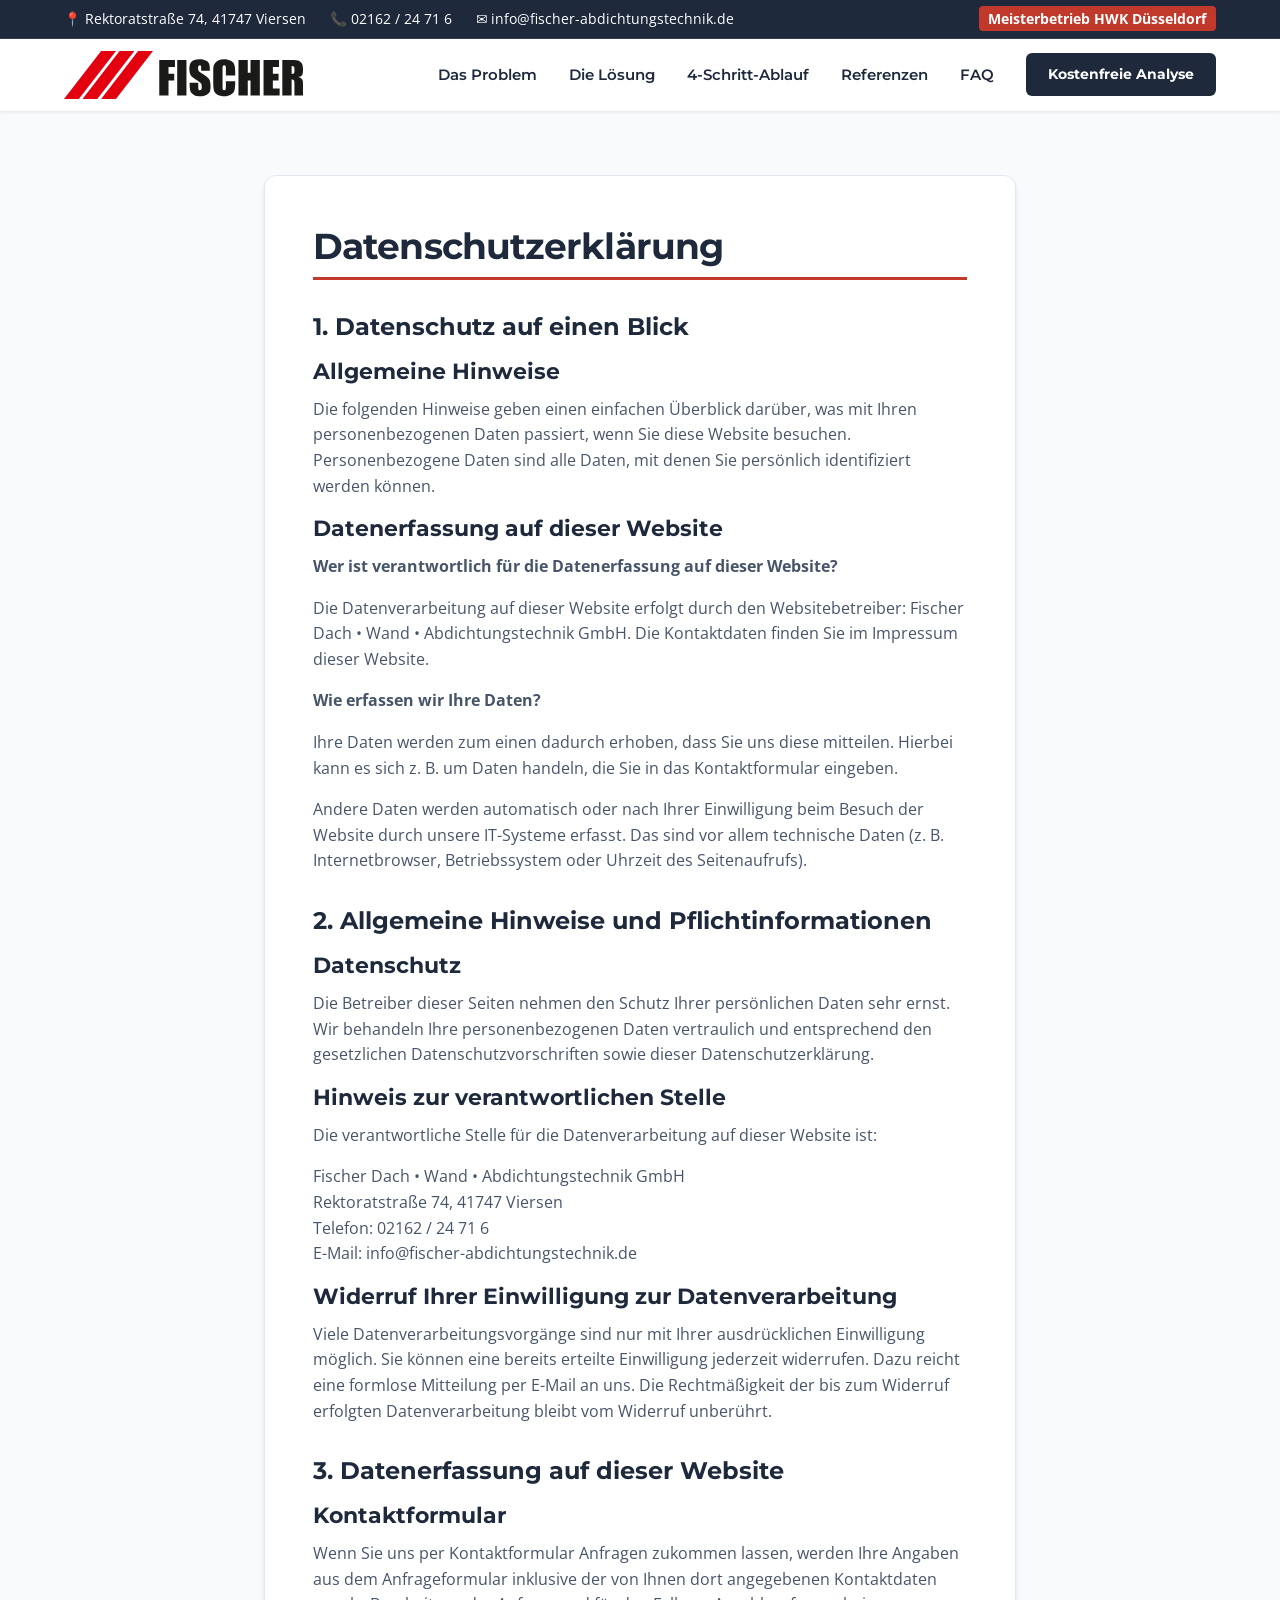
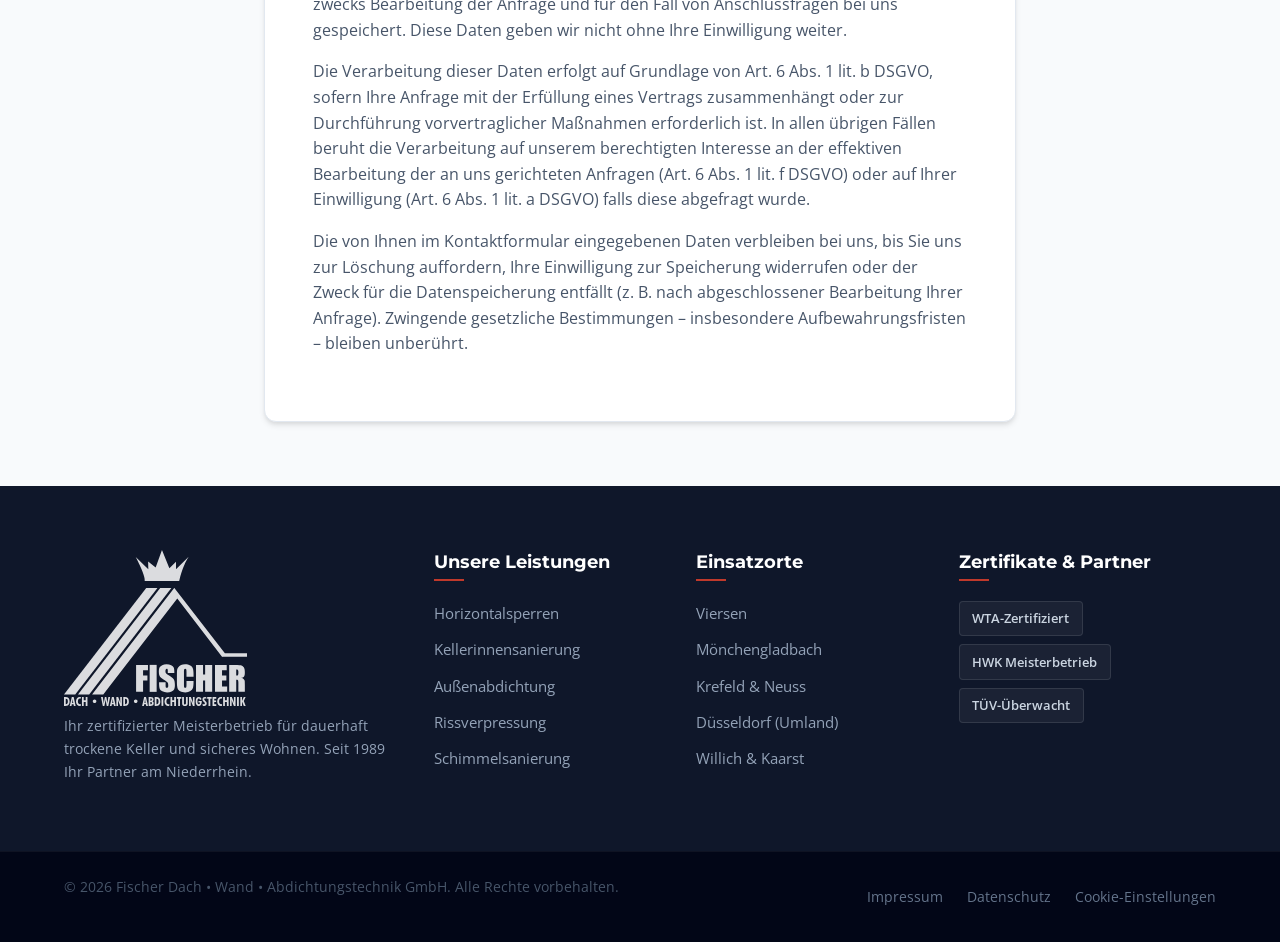
==== datenschutz.html @ 4c1245fe "replace footer text with large logo and scale it to 3x size" ====
<!DOCTYPE html>
<html lang="de">
<head>
    <meta charset="UTF-8">
    <meta name="viewport" content="width=device-width, initial-scale=1.0">
    <title>Datenschutzerklärung | Fischer Abdichtungstechnik</title>
    <link rel="stylesheet" href="styles.css">
    <link rel="preconnect" href="https://fonts.googleapis.com">
    <link rel="preconnect" href="https://fonts.gstatic.com" crossorigin>
    <link href="https://fonts.googleapis.com/css2?family=Montserrat:wght@400;500;600;700;800&family=Open+Sans:wght@400;500;600&display=swap" rel="stylesheet">
    <style>
        .legal-page {
            padding: 4rem 0;
            background-color: var(--color-light);
        }
        .legal-content {
            background-color: var(--color-white);
            padding: 3rem;
            border-radius: 0.75rem;
            box-shadow: var(--shadow-md);
            border: 1px solid var(--color-border);
        }
        .legal-content h1 {
            margin-bottom: 2rem;
            border-bottom: 3px solid var(--color-accent);
            padding-bottom: 0.5rem;
            font-size: 2.25rem;
        }
        .legal-content h2 {
            font-size: 1.5rem;
            margin-top: 2rem;
            margin-bottom: 1rem;
        }
        .legal-content p {
            margin-bottom: 1rem;
        }
    </style>
</head>
<body>

    <!-- Upper Utility Bar -->
    <div class="utility-bar">
        <div class="container utility-content">
            <div class="utility-left">
                <span>📍 Rektoratstraße 74, 41747 Viersen</span>
                <span>📞 <a href="tel:+49216224716">02162 / 24 71 6</a></span>
                <span>✉️ <a href="mailto:info@fischer-abdichtungstechnik.de">info@fischer-abdichtungstechnik.de</a></span>
            </div>
            <div class="utility-right">
                <span class="badge">Meisterbetrieb HWK Düsseldorf</span>
            </div>
        </div>
    </div>

    <!-- Header & Navigation -->
    <header class="main-header">
        <div class="container header-container">
            <a href="index.html" class="logo">
                <img src="images/logo_small.svg" alt="Fischer Dach • Wand • Abdichtungstechnik" class="header-logo-img">
            </a>
            <nav class="main-nav">
                <a href="index.html#problem">Das Problem</a>
                <a href="index.html#loesung">Die Lösung</a>
                <a href="index.html#ablauf">4-Schritt-Ablauf</a>
                <a href="index.html#referenzen">Referenzen</a>
                <a href="index.html#faq">FAQ</a>
                <a href="index.html#kontakt" class="btn btn-primary nav-cta">Kostenfreie Analyse</a>
            </nav>
        </div>
    </header>

    <main class="legal-page">
        <div class="container max-width-800">
            <div class="legal-content">
                <h1>Datenschutzerklärung</h1>
                
                <h2>1. Datenschutz auf einen Blick</h2>
                <h3>Allgemeine Hinweise</h3>
                <p>Die folgenden Hinweise geben einen einfachen Überblick darüber, was mit Ihren personenbezogenen Daten passiert, wenn Sie diese Website besuchen. Personenbezogene Daten sind alle Daten, mit denen Sie persönlich identifiziert werden können.</p>

                <h3>Datenerfassung auf dieser Website</h3>
                <p><strong>Wer ist verantwortlich für die Datenerfassung auf dieser Website?</strong></p>
                <p>Die Datenverarbeitung auf dieser Website erfolgt durch den Websitebetreiber: Fischer Dach • Wand • Abdichtungstechnik GmbH. Die Kontaktdaten finden Sie im Impressum dieser Website.</p>
                <p><strong>Wie erfassen wir Ihre Daten?</strong></p>
                <p>Ihre Daten werden zum einen dadurch erhoben, dass Sie uns diese mitteilen. Hierbei kann es sich z. B. um Daten handeln, die Sie in das Kontaktformular eingeben.</p>
                <p>Andere Daten werden automatisch oder nach Ihrer Einwilligung beim Besuch der Website durch unsere IT-Systeme erfasst. Das sind vor allem technische Daten (z. B. Internetbrowser, Betriebssystem oder Uhrzeit des Seitenaufrufs).</p>

                <h2>2. Allgemeine Hinweise und Pflichtinformationen</h2>
                <h3>Datenschutz</h3>
                <p>Die Betreiber dieser Seiten nehmen den Schutz Ihrer persönlichen Daten sehr ernst. Wir behandeln Ihre personenbezogenen Daten vertraulich und entsprechend den gesetzlichen Datenschutzvorschriften sowie dieser Datenschutzerklärung.</p>

                <h3>Hinweis zur verantwortlichen Stelle</h3>
                <p>Die verantwortliche Stelle für die Datenverarbeitung auf dieser Website ist:</p>
                <p>
                    Fischer Dach • Wand • Abdichtungstechnik GmbH<br>
                    Rektoratstraße 74, 41747 Viersen<br>
                    Telefon: 02162 / 24 71 6<br>
                    E-Mail: info@fischer-abdichtungstechnik.de
                </p>

                <h3>Widerruf Ihrer Einwilligung zur Datenverarbeitung</h3>
                <p>Viele Datenverarbeitungsvorgänge sind nur mit Ihrer ausdrücklichen Einwilligung möglich. Sie können eine bereits erteilte Einwilligung jederzeit widerrufen. Dazu reicht eine formlose Mitteilung per E-Mail an uns. Die Rechtmäßigkeit der bis zum Widerruf erfolgten Datenverarbeitung bleibt vom Widerruf unberührt.</p>

                <h2>3. Datenerfassung auf dieser Website</h2>
                <h3>Kontaktformular</h3>
                <p>Wenn Sie uns per Kontaktformular Anfragen zukommen lassen, werden Ihre Angaben aus dem Anfrageformular inklusive der von Ihnen dort angegebenen Kontaktdaten zwecks Bearbeitung der Anfrage und für den Fall von Anschlussfragen bei uns gespeichert. Diese Daten geben wir nicht ohne Ihre Einwilligung weiter.</p>
                <p>Die Verarbeitung dieser Daten erfolgt auf Grundlage von Art. 6 Abs. 1 lit. b DSGVO, sofern Ihre Anfrage mit der Erfüllung eines Vertrags zusammenhängt oder zur Durchführung vorvertraglicher Maßnahmen erforderlich ist. In allen übrigen Fällen beruht die Verarbeitung auf unserem berechtigten Interesse an der effektiven Bearbeitung der an uns gerichteten Anfragen (Art. 6 Abs. 1 lit. f DSGVO) oder auf Ihrer Einwilligung (Art. 6 Abs. 1 lit. a DSGVO) falls diese abgefragt wurde.</p>
                <p>Die von Ihnen im Kontaktformular eingegebenen Daten verbleiben bei uns, bis Sie uns zur Löschung auffordern, Ihre Einwilligung zur Speicherung widerrufen oder der Zweck für die Datenspeicherung entfällt (z. B. nach abgeschlossener Bearbeitung Ihrer Anfrage). Zwingende gesetzliche Bestimmungen – insbesondere Aufbewahrungsfristen – bleiben unberührt.</p>
            </div>
        </div>
    </main>

    <!-- Footer -->
    <footer class="main-footer">
        <div class="container footer-grid">
            <div class="footer-col branding-col">
                <a href="index.html" class="logo">
                    <img src="images/logo_large.svg" alt="Fischer Dach • Wand • Abdichtungstechnik" class="footer-logo-img">
                </a>
                <p class="footer-desc mt-2">Ihr zertifizierter Meisterbetrieb für dauerhaft trockene Keller und sicheres Wohnen. Seit 1989 Ihr Partner am Niederrhein.</p>
            </div>
            <div class="footer-col">
                <h3>Unsere Leistungen</h3>
                <ul class="footer-links">
                    <li><a href="index.html#loesung">Horizontalsperren</a></li>
                    <li><a href="index.html#problem">Kellerinnensanierung</a></li>
                    <li><a href="index.html#">Außenabdichtung</a></li>
                    <li><a href="index.html#">Rissverpressung</a></li>
                    <li><a href="index.html#">Schimmelsanierung</a></li>
                </ul>
            </div>
            <div class="footer-col">
                <h3>Einsatzorte</h3>
                <ul class="footer-links">
                    <li><a href="#">Viersen</a></li>
                    <li><a href="#">Mönchengladbach</a></li>
                    <li><a href="#">Krefeld & Neuss</a></li>
                    <li><a href="#">Düsseldorf (Umland)</a></li>
                    <li><a href="#">Willich & Kaarst</a></li>
                </ul>
            </div>
            <div class="footer-col">
                <h3>Zertifikate & Partner</h3>
                <div class="certificates">
                    <span class="cert-badge">WTA-Zertifiziert</span>
                    <span class="cert-badge">HWK Meisterbetrieb</span>
                    <span class="cert-badge">TÜV-Überwacht</span>
                </div>
            </div>
        </div>
        <div class="footer-bottom">
            <div class="container footer-bottom-content">
                <p>&copy; 2026 Fischer Dach • Wand • Abdichtungstechnik GmbH. Alle Rechte vorbehalten.</p>
                <div class="footer-meta-links">
                    <a href="impressum.html" id="link-impressum">Impressum</a>
                    <a href="datenschutz.html" id="link-datenschutz">Datenschutz</a>
                    <a href="#">Cookie-Einstellungen</a>
                </div>
            </div>
        </div>
    </footer>

</body>
</html>
---- styles.css ----
/* ==========================================================================
   CSS Stylesheet for Fischer Horizontalsperre Landingpage
   Theme: Professional Craftsman & Water Isolation (Anthracite / Red / White)
   ========================================================================== */

/* --- Custom Properties (CSS Variables) --- */
:root {
    --color-primary: #1e293b;       /* Deep Slate/Anthracite */
    --color-secondary: #475569;     /* Gray slate for text */
    --color-accent: #c0392b;        /* Signal/Brick Red from Fischer */
    --color-accent-hover: #962d22;  /* Darker Red */
    --color-accent-blue: #0ea5e9;   /* High-Fidelity Light Blue accent */
    --color-accent-blue-hover: #0284c7;
    --color-light: #f8fafc;         /* Crisp Light Background */
    --color-white: #ffffff;
    --color-dark-bg: #0f172a;       /* Dark theme for footer */
    --color-border: #e2e8f0;        /* Subtle Border Gray */
    --font-sans: 'Open Sans', system-ui, -apple-system, sans-serif;
    --font-title: 'Montserrat', system-ui, -apple-system, sans-serif;
    --shadow-sm: 0 1px 3px rgba(0,0,0,0.1);
    --shadow-md: 0 4px 6px -1px rgba(0,0,0,0.1), 0 2px 4px -1px rgba(0,0,0,0.06);
    --shadow-lg: 0 10px 15px -3px rgba(0,0,0,0.1), 0 4px 6px -2px rgba(0,0,0,0.05);
    --transition: all 0.3s cubic-bezier(0.4, 0, 0.2, 1);
    --container-width: 1200px;
}

/* --- Base Resets & Layout --- */
*, *::before, *::after {
    box-sizing: border-box;
    margin: 0;
    padding: 0;
}

html {
    scroll-behavior: smooth;
    font-size: 16px;
    -webkit-text-size-adjust: 100%;
}

body {
    font-family: var(--font-sans);
    color: var(--color-primary);
    background-color: var(--color-white);
    line-height: 1.6;
    overflow-x: hidden;
}

img, svg {
    max-width: 100%;
    height: auto;
    display: block;
}

a {
    color: inherit;
    text-decoration: none;
    transition: var(--transition);
}

ul {
    list-style: none;
}

/* --- Core Components & Helpers --- */
.container {
    width: 100%;
    max-width: var(--container-width);
    margin: 0 auto;
    padding: 0 1.5rem;
}

.text-center {
    text-align: center;
}

.max-width-800 {
    max-width: 800px;
    margin-left: auto;
    margin-right: auto;
}

.mt-2 { margin-top: 0.5rem; }
.mt-4 { margin-top: 2.5rem; }

.section-padding {
    padding: 5rem 0;
}

.bg-light {
    background-color: var(--color-light);
}

/* Typography Scale */
h1, h2, h3, h4 {
    font-family: var(--font-title);
    font-weight: 700;
    line-height: 1.25;
    color: var(--color-primary);
}

h1 {
    font-size: 2.5rem;
    letter-spacing: -0.025em;
    margin-bottom: 1.5rem;
}

@media (min-width: 768px) {
    h1 { font-size: 3.25rem; }
}

h2 {
    font-size: 2rem;
    margin-bottom: 1.25rem;
}

@media (min-width: 768px) {
    h2 { font-size: 2.5rem; }
}

h3 {
    font-size: 1.35rem;
    margin-bottom: 0.75rem;
}

p {
    margin-bottom: 1.25rem;
    color: var(--color-secondary);
}

.section-tag {
    display: inline-block;
    color: var(--color-accent-blue);
    font-family: var(--font-title);
    font-weight: 700;
    text-transform: uppercase;
    font-size: 0.85rem;
    letter-spacing: 0.1em;
    margin-bottom: 0.75rem;
}

.section-lead {
    font-size: 1.15rem;
    color: var(--color-secondary);
}

/* --- Buttons --- */
.btn {
    display: inline-flex;
    align-items: center;
    justify-content: center;
    font-family: var(--font-title);
    font-weight: 700;
    text-align: center;
    border-radius: 0.375rem;
    padding: 0.75rem 1.5rem;
    cursor: pointer;
    border: 2px solid transparent;
    transition: var(--transition);
}

.btn-primary {
    background-color: var(--color-primary);
    color: var(--color-white);
}

.btn-primary:hover {
    background-color: #334155;
    transform: translateY(-2px);
}

.btn-accent {
    background-color: var(--color-accent);
    color: var(--color-white);
    box-shadow: 0 4px 10px rgba(192, 57, 43, 0.3);
}

.btn-accent:hover {
    background-color: var(--color-accent-hover);
    transform: translateY(-2px);
    box-shadow: 0 6px 15px rgba(192, 57, 43, 0.45);
}

.btn-secondary {
    background-color: var(--color-white);
    color: var(--color-primary);
    border-color: var(--color-border);
}

.btn-secondary:hover {
    background-color: var(--color-light);
    border-color: var(--color-primary);
    transform: translateY(-2px);
}

.btn-large {
    padding: 1rem 2rem;
    font-size: 1.05rem;
}

.btn-full {
    width: 100%;
}

/* --- Upper Utility Bar --- */
.utility-bar {
    background-color: var(--color-primary);
    color: var(--color-white);
    font-size: 0.85rem;
    padding: 0.5rem 0;
    border-bottom: 1px solid rgba(255,255,255,0.1);
}

.utility-content {
    display: flex;
    justify-content: space-between;
    align-items: center;
    flex-wrap: wrap;
    gap: 0.5rem;
}

.utility-left {
    display: flex;
    flex-wrap: wrap;
    gap: 1.5rem;
}

.utility-left a:hover {
    color: var(--color-accent);
}

.badge {
    background-color: var(--color-accent);
    padding: 0.2rem 0.6rem;
    border-radius: 0.25rem;
    font-weight: bold;
}

/* --- Header & Navigation --- */
.main-header {
    background-color: var(--color-white);
    box-shadow: var(--shadow-sm);
    position: sticky;
    top: 0;
    z-index: 1000;
    padding: 0.75rem 0;
}

.header-container {
    display: flex;
    justify-content: space-between;
    align-items: center;
}

.logo {
    display: flex;
    align-items: center;
    gap: 0.75rem;
}

.header-logo-img {
    height: 48px;
    width: auto;
    display: block;
    transition: var(--transition);
}

.header-logo-img:hover {
    transform: scale(1.02);
}

.footer-logo-img {
    height: 156px;
    width: auto;
    display: block;
    filter: brightness(0) invert(1); /* Inverts dark grey to solid clean white for high contrast */
    transition: var(--transition);
    opacity: 0.85;
}

.footer-logo-img:hover {
    opacity: 1;
}

.logo-text {
    display: flex;
    flex-direction: column;
}

.logo-title {
    font-family: var(--font-title);
    font-weight: 800;
    font-size: 1.5rem;
    line-height: 1.1;
    letter-spacing: -0.02em;
    color: var(--color-primary);
}

.logo-subtitle {
    font-size: 0.7rem;
    font-weight: 600;
    text-transform: uppercase;
    letter-spacing: 0.05em;
    color: var(--color-secondary);
}

.main-nav {
    display: flex;
    align-items: center;
    gap: 2rem;
}

.main-nav a:not(.btn) {
    font-family: var(--font-title);
    font-weight: 600;
    font-size: 0.95rem;
    color: var(--color-primary);
}

.main-nav a:not(.btn):hover {
    color: var(--color-accent);
}

.nav-cta {
    padding: 0.5rem 1.25rem;
    font-size: 0.9rem;
}

.mobile-nav-toggle {
    display: none;
    flex-direction: column;
    justify-content: space-between;
    width: 24px;
    height: 18px;
    background: transparent;
    border: none;
    cursor: pointer;
    z-index: 1001;
}

.mobile-nav-toggle span {
    width: 100%;
    height: 3px;
    background-color: var(--color-primary);
    border-radius: 2px;
    transition: var(--transition);
}

/* --- Hero Section --- */
.hero-section {
    background: linear-gradient(135deg, #f8fafc 0%, #edf2f7 100%);
    padding: 4rem 0;
    border-bottom: 1px solid var(--color-border);
}

.hero-container {
    display: grid;
    grid-template-columns: 1fr;
    gap: 3rem;
    align-items: center;
}

@media (min-width: 992px) {
    .hero-container {
        grid-template-columns: 1.2fr 1fr;
    }
}

.hero-tagline {
    display: inline-block;
    background-color: rgba(14, 165, 233, 0.1);
    color: var(--color-accent-blue);
    padding: 0.35rem 0.85rem;
    border-radius: 2rem;
    font-family: var(--font-title);
    font-weight: 700;
    font-size: 0.85rem;
    letter-spacing: 0.05em;
    margin-bottom: 1rem;
}

.hero-lead {
    font-size: 1.2rem;
    margin-bottom: 2rem;
}

.hero-benefits {
    display: flex;
    flex-direction: column;
    gap: 0.75rem;
    margin-bottom: 2.5rem;
}

.benefit-bullet {
    display: flex;
    align-items: flex-start;
    gap: 0.75rem;
}

.bullet-icon {
    display: inline-flex;
    align-items: center;
    justify-content: center;
    background-color: var(--color-accent-blue);
    color: var(--color-white);
    width: 20px;
    height: 20px;
    border-radius: 50%;
    font-size: 0.7rem;
    font-weight: bold;
    flex-shrink: 0;
    margin-top: 0.2rem;
}

.hero-cta-group {
    display: flex;
    flex-wrap: wrap;
    gap: 1rem;
}

.hero-cta-group .btn {
    flex: 1 1 auto;
}

.visual-wrapper {
    position: relative;
}

.hero-svg {
    border-radius: 1rem;
    box-shadow: var(--shadow-lg);
    background-color: var(--color-white);
}

.visual-badge {
    position: absolute;
    bottom: -1.5rem;
    right: 1.5rem;
    background-color: var(--color-accent);
    color: var(--color-white);
    padding: 1rem 1.5rem;
    border-radius: 0.5rem;
    display: flex;
    flex-direction: column;
    align-items: center;
    box-shadow: var(--shadow-md);
    animation: pulse 2s infinite;
}

@keyframes pulse {
    0% { transform: scale(1); }
    50% { transform: scale(1.04); }
    100% { transform: scale(1); }
}

.visual-badge .number {
    font-family: var(--font-title);
    font-size: 2rem;
    font-weight: 800;
    line-height: 1;
}

.visual-badge .text {
    font-size: 0.75rem;
    font-weight: 700;
    text-transform: uppercase;
    letter-spacing: 0.05em;
    margin-top: 0.25rem;
}

/* --- Grid Systems --- */
.grid-2 {
    display: grid;
    grid-template-columns: 1fr;
    gap: 2.5rem;
}

@media (min-width: 768px) {
    .grid-2 {
        grid-template-columns: repeat(2, 1fr);
    }
}

.grid-3 {
    display: grid;
    grid-template-columns: 1fr;
    gap: 2rem;
}

@media (min-width: 768px) {
    .grid-3 {
        grid-template-columns: repeat(2, 1fr);
    }
}

@media (min-width: 992px) {
    .grid-3 {
        grid-template-columns: repeat(3, 1fr);
    }
}

.grid-4 {
    display: grid;
    grid-template-columns: 1fr;
    gap: 1.5rem;
}

@media (min-width: 576px) {
    .grid-4 {
        grid-template-columns: repeat(2, 1fr);
    }
}

@media (min-width: 992px) {
    .grid-4 {
        grid-template-columns: repeat(4, 1fr);
    }
}

.align-center {
    align-items: center;
}

/* --- USPs Sektion --- */
.usps-section {
    background-color: var(--color-primary);
    padding: 3rem 0;
    color: var(--color-white);
}

.usp-card {
    background-color: rgba(255,255,255,0.05);
    padding: 2rem;
    border-radius: 0.5rem;
    border: 1px solid rgba(255,255,255,0.1);
    transition: var(--transition);
}

.usp-card:hover {
    transform: translateY(-5px);
    background-color: rgba(255,255,255,0.08);
}

.usp-icon {
    font-size: 2.5rem;
    margin-bottom: 1rem;
}

.usp-card h3 {
    color: var(--color-white);
    margin-bottom: 0.5rem;
}

.usp-card p {
    color: #cbd5e1;
    margin-bottom: 0;
    font-size: 0.95rem;
}

/* --- Problem Section --- */
.problem-card {
    background-color: var(--color-white);
    border-radius: 0.5rem;
    overflow: hidden;
    box-shadow: var(--shadow-md);
    border: 1px solid var(--color-border);
    transition: var(--transition);
}

.problem-card:hover {
    transform: translateY(-5px);
    box-shadow: var(--shadow-lg);
}

.problem-image {
    background-color: var(--color-light);
    border-bottom: 1px solid var(--color-border);
}

.problem-content {
    padding: 1.5rem;
}

.problem-content h3 {
    margin-bottom: 0.5rem;
    color: var(--color-primary);
}

.problem-content p {
    margin-bottom: 0;
    font-size: 0.95rem;
}

/* --- Solution Section --- */
.solution-svg {
    width: 100%;
    box-shadow: var(--shadow-lg);
    border-radius: 0.75rem;
}

.benefits-list {
    display: flex;
    flex-direction: column;
    gap: 1.5rem;
    margin-top: 2rem;
}

.benefit-item {
    display: flex;
    gap: 1rem;
    align-items: flex-start;
}

.benefit-item .benefit-icon {
    font-size: 1.75rem;
    background-color: var(--color-white);
    padding: 0.5rem;
    border-radius: 0.5rem;
    box-shadow: var(--shadow-sm);
    flex-shrink: 0;
}

.benefit-item h4 {
    font-size: 1.1rem;
    margin-bottom: 0.25rem;
}

.benefit-item p {
    margin-bottom: 0;
    font-size: 0.95rem;
}

/* --- 4 Steps Section --- */
.step-card {
    position: relative;
    padding: 2rem;
    background-color: var(--color-white);
    border-radius: 0.5rem;
    box-shadow: var(--shadow-sm);
    border-top: 4px solid var(--color-accent);
}

.step-num {
    font-family: var(--font-title);
    font-size: 3rem;
    font-weight: 800;
    color: rgba(192, 57, 43, 0.1);
    position: absolute;
    top: 1rem;
    right: 1.5rem;
    line-height: 1;
}

.step-card h3 {
    margin-top: 1rem;
    font-size: 1.15rem;
}

.step-card p {
    font-size: 0.95rem;
    margin-bottom: 0;
}

/* --- FAQ Section --- */
.faq-item {
    background-color: var(--color-white);
    border-radius: 0.5rem;
    margin-bottom: 1rem;
    box-shadow: var(--shadow-sm);
    border: 1px solid var(--color-border);
    overflow: hidden;
}

.faq-question {
    display: flex;
    justify-content: space-between;
    align-items: center;
    width: 100%;
    padding: 1.25rem 1.5rem;
    background: none;
    border: none;
    text-align: left;
    font-family: var(--font-title);
    font-weight: 700;
    font-size: 1.05rem;
    color: var(--color-primary);
    cursor: pointer;
    transition: var(--transition);
}

.faq-question:hover {
    color: var(--color-accent);
    background-color: var(--color-light);
}

.faq-toggle-icon {
    font-size: 1.5rem;
    line-height: 1;
    color: var(--color-accent);
}

.faq-answer {
    max-height: 0;
    overflow: hidden;
    transition: max-height 0.3s ease-out;
}

.faq-answer p {
    padding: 0 1.5rem 1.5rem 1.5rem;
    margin-bottom: 0;
    font-size: 0.95rem;
}

/* --- Contact & Form Section --- */
.contact-info-block h2 {
    margin-top: 0.5rem;
}

.contact-lead {
    font-size: 1.1rem;
}

.contact-details {
    display: flex;
    flex-direction: column;
    gap: 1.5rem;
}

.contact-detail-item {
    display: flex;
    gap: 1rem;
    align-items: flex-start;
}

.contact-detail-item .icon {
    font-size: 1.5rem;
    background-color: var(--color-light);
    width: 45px;
    height: 45px;
    display: flex;
    align-items: center;
    justify-content: center;
    border-radius: 50%;
    flex-shrink: 0;
}

.contact-detail-item p {
    margin-bottom: 0;
}

.contact-link:hover {
    color: var(--color-accent);
    text-decoration: underline;
}

.service-area-badge {
    background-color: #f1f5f9;
    padding: 1rem;
    border-radius: 0.5rem;
    border-left: 4px solid var(--color-accent);
    font-size: 0.95rem;
}

.contact-form-block {
    background-color: var(--color-white);
    padding: 2.5rem;
    border-radius: 0.75rem;
    box-shadow: var(--shadow-lg);
    border: 1px solid var(--color-border);
}

.contact-form-block h3 {
    font-size: 1.5rem;
    margin-bottom: 0.25rem;
}

.form-subtitle {
    font-size: 0.9rem;
    margin-bottom: 2rem;
}

.contact-form {
    display: flex;
    flex-direction: column;
    gap: 1.25rem;
}

.form-group {
    display: flex;
    flex-direction: column;
    gap: 0.5rem;
}

.form-group label {
    font-family: var(--font-title);
    font-weight: 600;
    font-size: 0.85rem;
    color: var(--color-primary);
}

.form-group input[type="text"],
.form-group input[type="email"],
.form-group input[type="tel"],
.form-group input[type="number"],
.form-group textarea {
    font-family: var(--font-sans);
    padding: 0.75rem;
    border: 1px solid var(--color-border);
    border-radius: 0.375rem;
    font-size: 0.95rem;
    color: var(--color-primary);
    transition: var(--transition);
}

.form-group input:focus,
.form-group textarea:focus {
    outline: none;
    border-color: var(--color-accent);
    box-shadow: 0 0 0 3px rgba(192, 57, 43, 0.15);
}

.grid-2-col {
    display: grid;
    grid-template-columns: 1fr;
    gap: 1.25rem;
}

@media (min-width: 576px) {
    .grid-2-col {
        grid-template-columns: repeat(2, 1fr);
    }
}

.checkbox-group {
    flex-direction: row;
    align-items: flex-start;
    gap: 0.75rem;
}

.checkbox-group input[type="checkbox"] {
    margin-top: 0.25rem;
    cursor: pointer;
}

.checkbox-group label {
    font-family: var(--font-sans);
    font-size: 0.85rem;
    font-weight: 400;
    color: var(--color-secondary);
}

.checkbox-group label a {
    color: var(--color-accent);
}

.captcha-box {
    display: flex;
    align-items: center;
    justify-content: space-between;
    gap: 1rem;
    background-color: var(--color-light);
    padding: 0.75rem 1rem;
    border-radius: 0.375rem;
    border: 1px dashed var(--color-border);
}

.captcha-box label {
    font-size: 0.9rem;
    margin-bottom: 0;
}

.captcha-box input {
    width: 100px;
    text-align: center;
}

.success-alert {
    background-color: #f0fdf4;
    border: 1px solid #bbf7d0;
    padding: 2rem;
    border-radius: 0.5rem;
    text-align: center;
}

.success-alert h4 {
    color: #166534;
    font-size: 1.35rem;
    margin-bottom: 0.5rem;
}

.success-alert p {
    color: #166534;
    margin-bottom: 0;
    font-size: 0.95rem;
}

/* --- Referenzen & Projektgalerie --- */
.gallery-section {
    background-color: var(--color-white);
}

.gallery-filters {
    display: flex;
    justify-content: center;
    align-items: center;
    flex-wrap: wrap;
    gap: 0.75rem;
    margin-bottom: 3rem;
}

.filter-btn {
    background-color: var(--color-light);
    color: var(--color-primary);
    border: 1px solid var(--color-border);
    padding: 0.6rem 1.25rem;
    border-radius: 2rem;
    font-family: var(--font-title);
    font-weight: 700;
    font-size: 0.85rem;
    cursor: pointer;
    transition: var(--transition);
}

.filter-btn:hover {
    background-color: var(--color-border);
    color: var(--color-primary);
    transform: translateY(-1px);
}

.filter-btn.active {
    background-color: var(--color-accent);
    color: var(--color-white);
    border-color: var(--color-accent);
    box-shadow: 0 4px 10px rgba(192, 57, 43, 0.2);
}

.gallery-grid {
    display: grid;
    grid-template-columns: 1fr;
    gap: 2rem;
    transition: var(--transition);
}

@media (min-width: 768px) {
    .gallery-grid {
        grid-template-columns: repeat(2, 1fr);
    }
}

@media (min-width: 992px) {
    .gallery-grid {
        grid-template-columns: repeat(3, 1fr);
    }
}

.gallery-item {
    transition: opacity 0.3s ease, transform 0.3s ease;
    opacity: 1;
    transform: scale(1);
}

.gallery-card-inner {
    background-color: var(--color-white);
    border-radius: 0.75rem;
    overflow: hidden;
    box-shadow: var(--shadow-md);
    border: 1px solid var(--color-border);
    height: 100%;
    display: flex;
    flex-direction: column;
    transition: var(--transition);
}

.gallery-card-inner:hover {
    transform: translateY(-6px);
    box-shadow: var(--shadow-lg);
    border-color: rgba(192, 57, 43, 0.2);
}

.gallery-img-container {
    position: relative;
    height: 250px;
    overflow: hidden;
    background-color: var(--color-light);
}

.gallery-img-container img {
    width: 100%;
    height: 100%;
    object-fit: cover;
    transition: transform 0.5s ease;
}

.gallery-card-inner:hover .gallery-img-container img {
    transform: scale(1.05);
}

.gallery-img-overlay {
    position: absolute;
    top: 0;
    left: 0;
    width: 100%;
    height: 100%;
    background-color: rgba(15, 23, 42, 0.4);
    display: flex;
    align-items: center;
    justify-content: center;
    opacity: 0;
    transition: var(--transition);
}

.gallery-img-container:hover .gallery-img-overlay {
    opacity: 1;
}

.gallery-img-overlay span {
    color: var(--color-white);
    background-color: var(--color-accent);
    padding: 0.5rem 1rem;
    border-radius: 0.25rem;
    font-family: var(--font-title);
    font-weight: 700;
    font-size: 0.8rem;
    text-transform: uppercase;
    letter-spacing: 0.05em;
    transform: translateY(10px);
    transition: var(--transition);
    box-shadow: var(--shadow-md);
}

.gallery-img-container:hover .gallery-img-overlay span {
    transform: translateY(0);
}

.gallery-badge {
    position: absolute;
    top: 1rem;
    right: 1rem;
    background-color: var(--color-primary);
    color: var(--color-white);
    padding: 0.3rem 0.75rem;
    border-radius: 0.25rem;
    font-size: 0.75rem;
    font-family: var(--font-title);
    font-weight: 700;
    text-transform: uppercase;
    letter-spacing: 0.05em;
    box-shadow: var(--shadow-sm);
    z-index: 10;
}

.gallery-item-desc {
    padding: 1.5rem;
    display: flex;
    flex-direction: column;
    flex-grow: 1;
}

.gallery-item-desc h4 {
    font-size: 1.25rem;
    margin-bottom: 0.25rem;
    color: var(--color-primary);
}

.gallery-location {
    font-size: 0.85rem;
    color: var(--color-accent);
    font-weight: 700;
    margin-bottom: 0.75rem;
}

.gallery-item-desc p {
    font-size: 0.9rem;
    line-height: 1.5;
    margin-bottom: 0;
    color: var(--color-secondary);
}

/* --- Lightbox Modal --- */
.lightbox-modal {
    position: fixed;
    top: 0;
    left: 0;
    width: 100%;
    height: 100%;
    background-color: rgba(15, 23, 42, 0.96);
    z-index: 2000;
    display: flex;
    align-items: center;
    justify-content: center;
    transition: var(--transition);
}

.lightbox-close {
    position: absolute;
    top: 2rem;
    right: 2rem;
    color: var(--color-white);
    font-size: 3rem;
    font-weight: bold;
    cursor: pointer;
    opacity: 0.7;
    transition: var(--transition);
    z-index: 2005;
    line-height: 1;
}

.lightbox-close:hover {
    opacity: 1;
    transform: scale(1.1);
}

.lightbox-prev,
.lightbox-next {
    position: absolute;
    top: 50%;
    transform: translateY(-50%);
    background: rgba(255, 255, 255, 0.1);
    border: none;
    color: var(--color-white);
    font-size: 1.5rem;
    width: 55px;
    height: 55px;
    display: flex;
    align-items: center;
    justify-content: center;
    border-radius: 50%;
    cursor: pointer;
    transition: var(--transition);
    z-index: 2002;
}

.lightbox-prev:hover,
.lightbox-next:hover {
    background-color: var(--color-accent);
    transform: translateY(-50%) scale(1.1);
}

.lightbox-prev {
    left: 2rem;
}

.lightbox-next {
    right: 2rem;
}

.lightbox-content {
    max-width: 80%;
    max-height: 80%;
    display: flex;
    flex-direction: column;
    align-items: center;
    justify-content: center;
    gap: 1.25rem;
}

.lightbox-content img {
    max-width: 100%;
    max-height: 70vh;
    object-fit: contain;
    border: 4px solid var(--color-white);
    border-radius: 0.375rem;
    box-shadow: var(--shadow-lg);
}

.lightbox-caption {
    color: var(--color-white);
    font-family: var(--font-title);
    font-weight: 700;
    font-size: 1.25rem;
    text-align: center;
}

.lightbox-counter {
    color: #64748b;
    font-size: 0.9rem;
    font-weight: 600;
}

@media (max-width: 767px) {
    .lightbox-prev {
        left: 0.5rem;
        width: 45px;
        height: 45px;
        font-size: 1.25rem;
    }
    
    .lightbox-next {
        right: 0.5rem;
        width: 45px;
        height: 45px;
        font-size: 1.25rem;
    }
    
    .lightbox-close {
        top: 1rem;
        right: 1.5rem;
        font-size: 2.5rem;
    }
    
    .lightbox-content {
        max-width: 90%;
    }
}

/* --- Floating WhatsApp Button --- */
.whatsapp-float {
    position: fixed;
    bottom: 2rem;
    right: 2rem;
    background-color: #25d366;
    color: var(--color-white);
    width: 60px;
    height: 60px;
    border-radius: 50%;
    display: flex;
    align-items: center;
    justify-content: center;
    box-shadow: 0 4px 15px rgba(37, 211, 102, 0.4);
    z-index: 1500;
    transition: var(--transition);
    animation: whatsapp-pulse 2s infinite;
}

.whatsapp-float:hover {
    background-color: #20ba5a;
    transform: scale(1.1);
    box-shadow: 0 6px 20px rgba(37, 211, 102, 0.6);
}

.whatsapp-icon {
    width: 32px;
    height: 32px;
    fill: currentColor;
}

@keyframes whatsapp-pulse {
    0% {
        box-shadow: 0 0 0 0 rgba(37, 211, 102, 0.7);
    }
    70% {
        box-shadow: 0 0 0 15px rgba(37, 211, 102, 0);
    }
    100% {
        box-shadow: 0 0 0 0 rgba(37, 211, 102, 0);
    }
}

@media (max-width: 767px) {
    .whatsapp-float {
        bottom: 1.5rem;
        right: 1.5rem;
        width: 50px;
        height: 50px;
        box-shadow: 0 3px 10px rgba(37, 211, 102, 0.4);
    }
    
    .whatsapp-icon {
        width: 26px;
        height: 26px;
    }
}

/* --- On-Site WhatsApp CTA Card --- */
.whatsapp-cta-card {
    background-color: #f0fdf4;
    border: 1px solid #bbf7d0;
    border-left: 4px solid #25d366;
    padding: 1.5rem;
    border-radius: 0.5rem;
}

/* --- Footer --- */
.main-footer {
    background-color: var(--color-dark-bg);
    color: var(--color-white);
    padding: 4rem 0 0 0;
    font-size: 0.95rem;
}

.footer-grid {
    display: grid;
    grid-template-columns: 1fr;
    gap: 3rem;
    padding-bottom: 3rem;
}

@media (min-width: 768px) {
    .footer-grid {
        grid-template-columns: repeat(2, 1fr);
    }
}

@media (min-width: 992px) {
    .footer-grid {
        grid-template-columns: 1.5fr 1fr 1fr 1.2fr;
    }
}

.branding-col .logo-title {
    color: var(--color-white);
}

.white-text { color: var(--color-white); }
.gray-text { color: #94a3b8; }

.footer-desc {
    color: #94a3b8;
    font-size: 0.9rem;
}

.footer-col h3 {
    color: var(--color-white);
    font-size: 1.15rem;
    margin-bottom: 1.25rem;
    position: relative;
    padding-bottom: 0.5rem;
}

.footer-col h3::after {
    content: '';
    position: absolute;
    bottom: 0;
    left: 0;
    width: 30px;
    height: 2px;
    background-color: var(--color-accent);
}

.footer-links {
    display: flex;
    flex-direction: column;
    gap: 0.75rem;
}

.footer-links a {
    color: #94a3b8;
}

.footer-links a:hover {
    color: var(--color-white);
    padding-left: 5px;
}

.certificates {
    display: flex;
    flex-wrap: wrap;
    gap: 0.5rem;
}

.cert-badge {
    background-color: rgba(255,255,255,0.05);
    border: 1px solid rgba(255,255,255,0.1);
    color: #cbd5e1;
    padding: 0.4rem 0.8rem;
    border-radius: 0.25rem;
    font-size: 0.8rem;
    font-weight: 600;
}

.footer-bottom {
    background-color: #020617;
    padding: 1.5rem 0;
    font-size: 0.85rem;
    color: #64748b;
    border-top: 1px solid rgba(255,255,255,0.05);
}

.footer-bottom-content {
    display: flex;
    justify-content: space-between;
    align-items: center;
    flex-wrap: wrap;
    gap: 1rem;
}

.footer-meta-links {
    display: flex;
    gap: 1.5rem;
}

.footer-meta-links a {
    color: #64748b;
}

.footer-meta-links a:hover {
    color: #94a3b8;
}

/* --- Responsive Menu Adjustments --- */
@media (max-width: 991px) {
    .main-nav {
        position: fixed;
        top: 80px; /* Below header */
        left: -100%;
        width: 100%;
        height: calc(100vh - 80px);
        background-color: var(--color-white);
        flex-direction: column;
        padding: 3rem 1.5rem;
        gap: 2rem;
        box-shadow: var(--shadow-lg);
        transition: var(--transition);
        z-index: 999;
    }

    .main-nav.nav-active {
        left: 0;
    }

    .mobile-nav-toggle {
        display: flex;
    }

    .toggle-active span:nth-child(1) {
        transform: rotate(45deg) translate(5px, 5px);
    }

    .toggle-active span:nth-child(2) {
        opacity: 0;
    }

    .toggle-active span:nth-child(3) {
        transform: rotate(-45deg) translate(6px, -6px);
    }
    
    .nav-cta {
        width: 100%;
        max-width: 300px;
    }
}
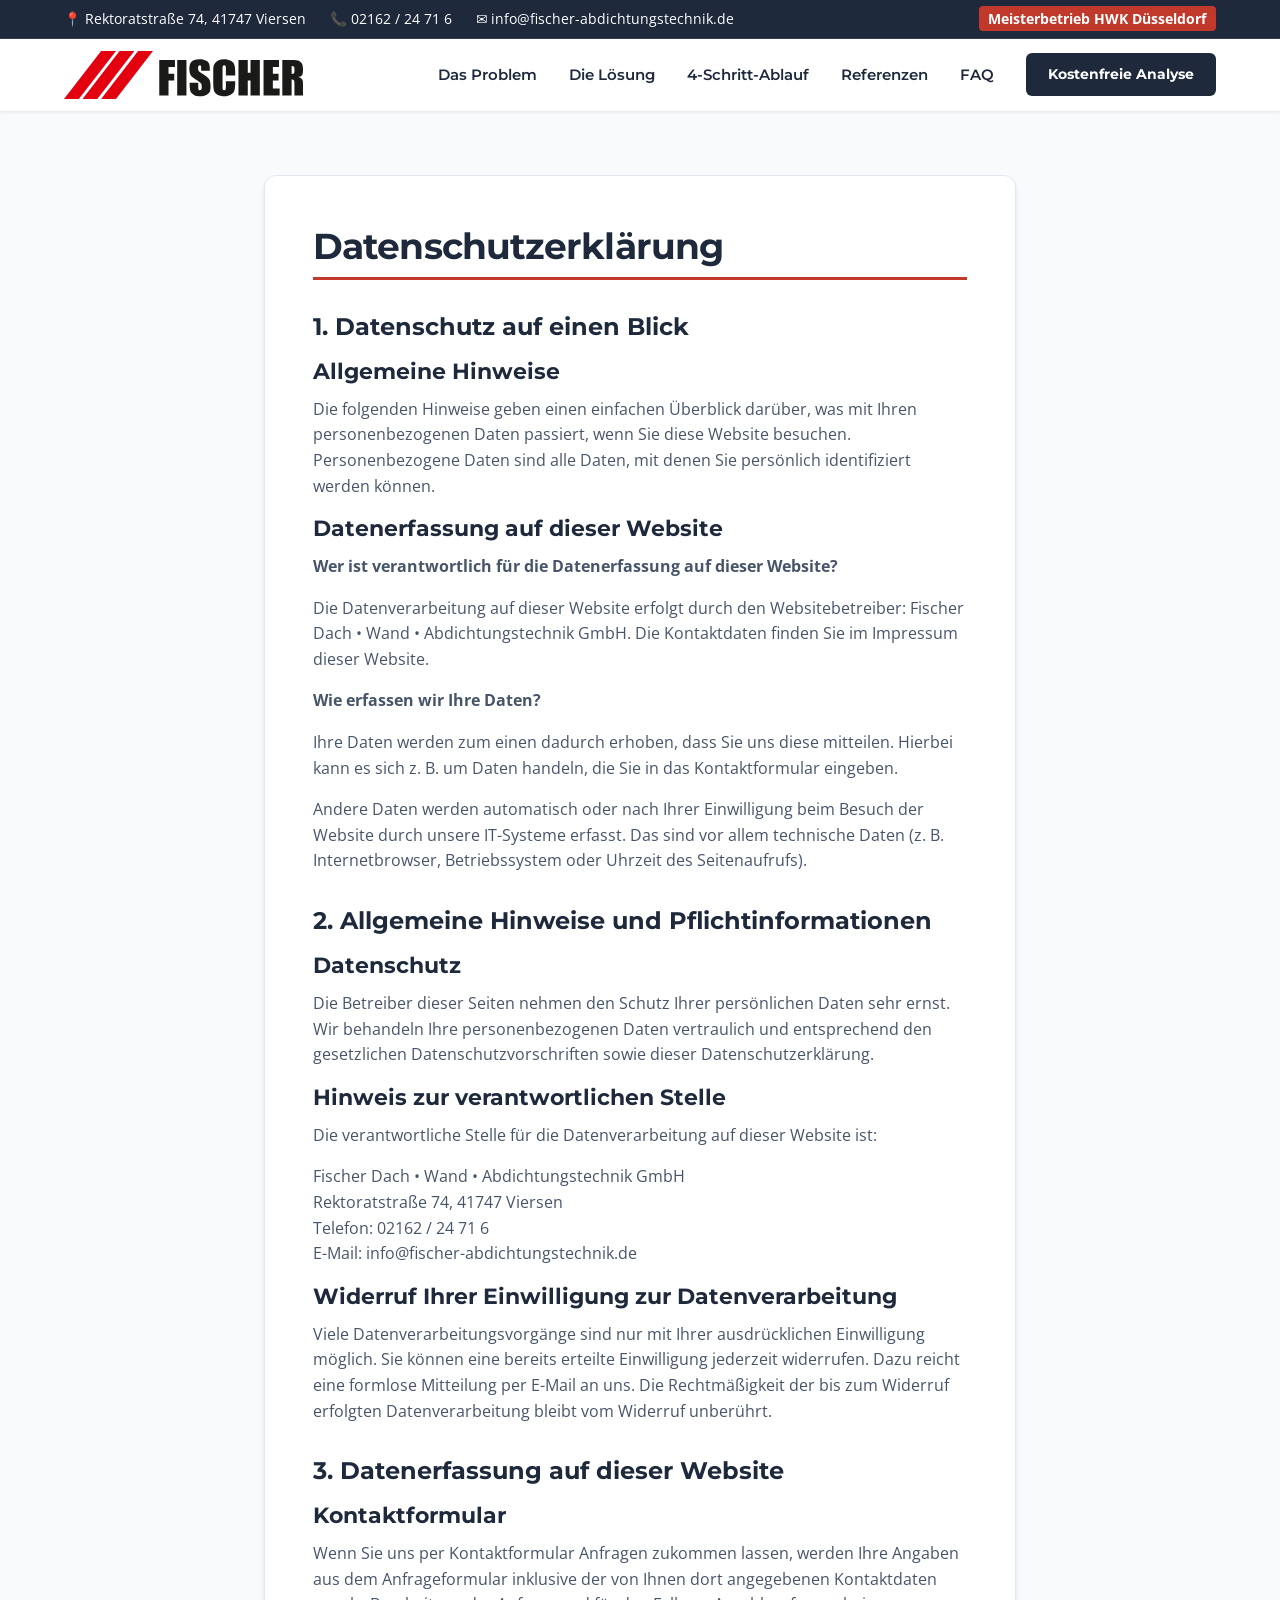
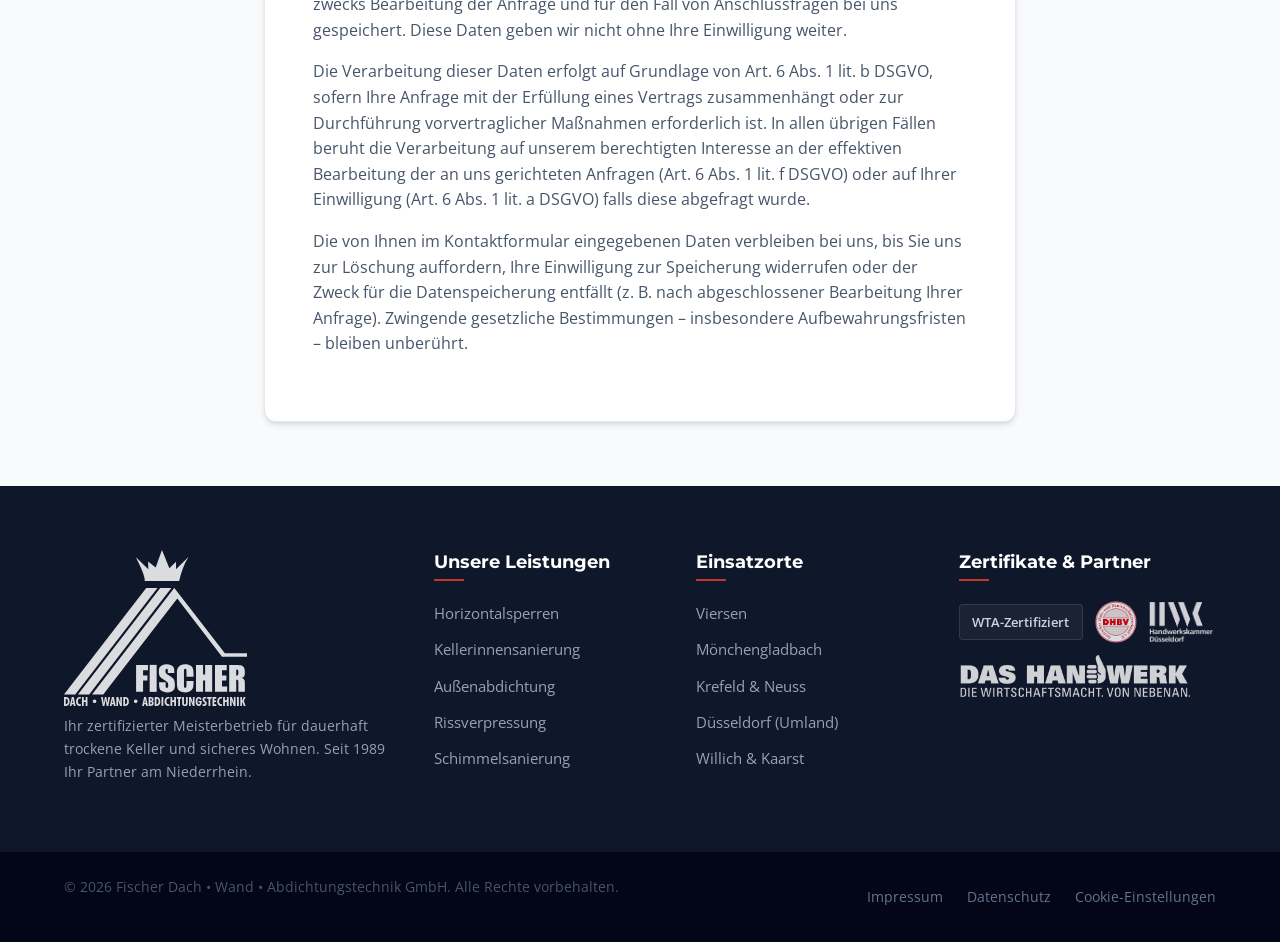
==== commit 7146dd04: "remove tuv-ueberwacht badge and integrate transparent partner logos directly" ====
--- a/datenschutz.html
+++ b/datenschutz.html
@@ -143,8 +143,9 @@
                 <h3>Zertifikate & Partner</h3>
                 <div class="certificates">
                     <span class="cert-badge">WTA-Zertifiziert</span>
-                    <span class="cert-badge">HWK Meisterbetrieb</span>
-                    <span class="cert-badge">TÜV-Überwacht</span>
+                    <img src="images/dhbv-rot.png" alt="DHBV Mitglied" class="partner-logo">
+                    <img src="images/hwk.png" alt="HWK Meisterbetrieb" class="partner-logo">
+                    <img src="images/das-handwerk.png" alt="Das Handwerk" class="partner-logo">
                 </div>
             </div>
         </div>
--- a/styles.css
+++ b/styles.css
@@ -1344,7 +1344,8 @@
 .certificates {
     display: flex;
     flex-wrap: wrap;
-    gap: 0.5rem;
+    gap: 0.75rem;
+    align-items: center;
 }
 
 .cert-badge {
@@ -1355,6 +1356,19 @@
     border-radius: 0.25rem;
     font-size: 0.8rem;
     font-weight: 600;
+}
+
+.partner-logo {
+    height: 42px;
+    width: auto;
+    object-fit: contain;
+    transition: var(--transition);
+    opacity: 0.85;
+}
+
+.partner-logo:hover {
+    opacity: 1;
+    transform: translateY(-2px);
 }
 
 .footer-bottom {
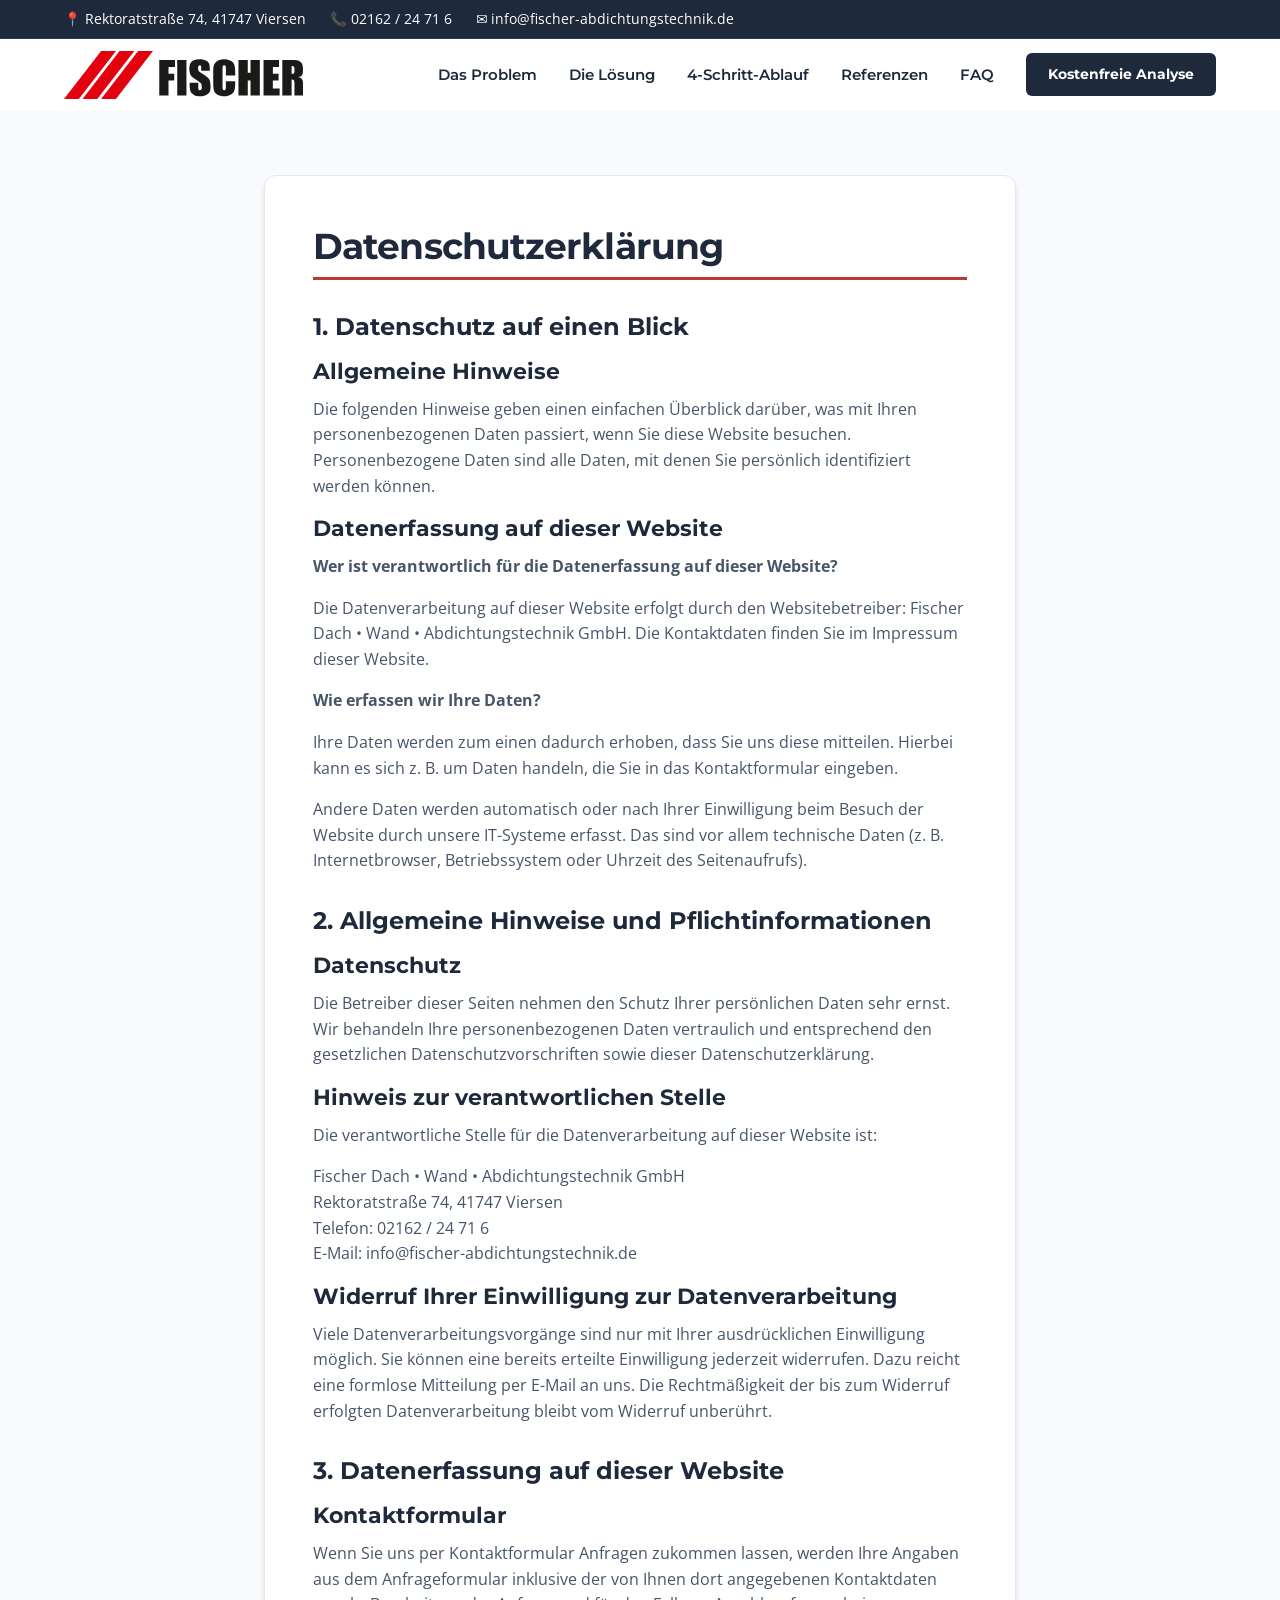
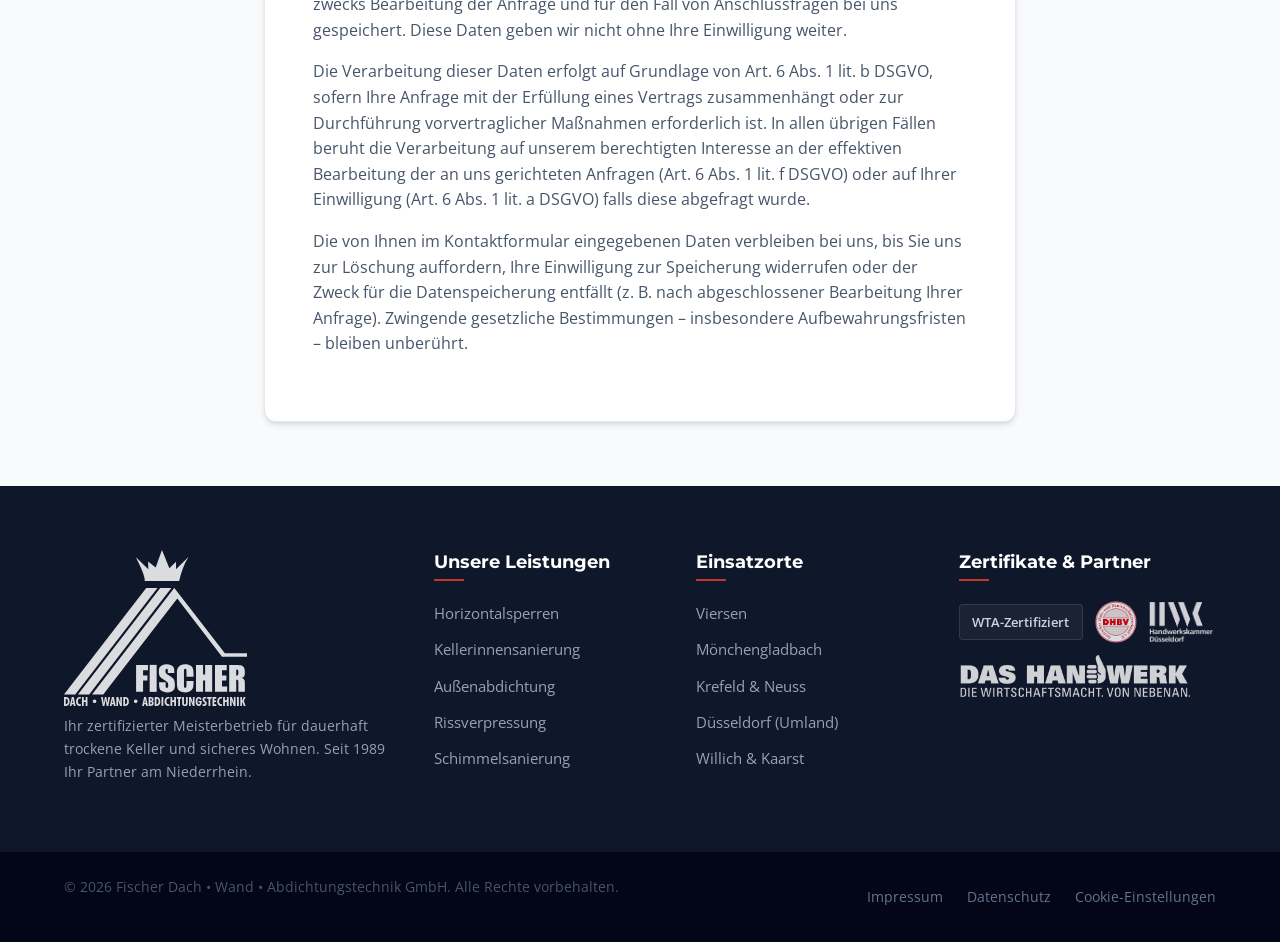
==== commit d655f4dd: "remove Meisterbetrieb HWK Düsseldorf badge from top utility bar across site" ====
--- a/datenschutz.html
+++ b/datenschutz.html
@@ -45,9 +45,6 @@
                 <span>📍 Rektoratstraße 74, 41747 Viersen</span>
                 <span>📞 <a href="tel:+49216224716">02162 / 24 71 6</a></span>
                 <span>✉️ <a href="mailto:info@fischer-abdichtungstechnik.de">info@fischer-abdichtungstechnik.de</a></span>
-            </div>
-            <div class="utility-right">
-                <span class="badge">Meisterbetrieb HWK Düsseldorf</span>
             </div>
         </div>
     </div>
--- a/styles.css
+++ b/styles.css
@@ -237,18 +237,30 @@
 
 /* --- Header & Navigation --- */
 .main-header {
-    background-color: var(--color-white);
-    box-shadow: var(--shadow-sm);
     position: sticky;
     top: 0;
     z-index: 1000;
     padding: 0.75rem 0;
 }
 
+.header-background {
+    position: absolute;
+    top: 0;
+    left: 0;
+    width: 100%;
+    height: 100%;
+    background-color: var(--color-white);
+    box-shadow: var(--shadow-sm);
+    z-index: 1000;
+    pointer-events: none;
+}
+
 .header-container {
     display: flex;
     justify-content: space-between;
     align-items: center;
+    position: relative;
+    z-index: 1001;
 }
 
 .logo {
@@ -425,6 +437,14 @@
     position: relative;
 }
 
+@media (max-width: 991px) {
+    .visual-wrapper {
+        max-width: 85%;
+        margin-left: auto;
+        margin-right: auto;
+    }
+}
+
 .hero-svg {
     border-radius: 1rem;
     box-shadow: var(--shadow-lg);
@@ -433,17 +453,34 @@
 
 .visual-badge {
     position: absolute;
-    bottom: -1.5rem;
+    bottom: -2.5rem;
     right: 1.5rem;
     background-color: var(--color-accent);
     color: var(--color-white);
-    padding: 1rem 1.5rem;
+    padding: 0.8rem 1.3rem;
     border-radius: 0.5rem;
     display: flex;
     flex-direction: column;
     align-items: center;
     box-shadow: var(--shadow-md);
+}
+
+/* Pulse animation only runs on load (no JS fallback) or once the fade-in is fully visible */
+.visual-badge:not(.badge-prepare),
+.visual-badge.badge-visible {
     animation: pulse 2s infinite;
+}
+
+/* Staggered fade-in styling for Success Badge */
+.visual-badge.badge-prepare {
+    opacity: 0;
+    transform: scale(0.9) translateY(10px);
+    transition: opacity 1.2s ease, transform 1.2s cubic-bezier(0.16, 1, 0.3, 1), box-shadow 0.3s ease;
+}
+
+.visual-badge.badge-visible {
+    opacity: 1;
+    transform: scale(1) translateY(0);
 }
 
 @keyframes pulse {
@@ -1401,16 +1438,16 @@
 }
 
 /* --- Responsive Menu Adjustments --- */
-@media (max-width: 991px) {
+@media (max-width: 1150px) {
     .main-nav {
         position: fixed;
-        top: 80px; /* Below header */
+        top: 0;
         left: -100%;
         width: 100%;
-        height: calc(100vh - 80px);
+        height: 100vh;
         background-color: var(--color-white);
         flex-direction: column;
-        padding: 3rem 1.5rem;
+        padding: 7rem 1.5rem 3rem 1.5rem; /* Large top padding to make links sit beautifully below the sticky header banner */
         gap: 2rem;
         box-shadow: var(--shadow-lg);
         transition: var(--transition);
@@ -1442,3 +1479,143 @@
         max-width: 300px;
     }
 }
+
+/* --- Hero Image & Animated Overlay --- */
+.hero-img-main {
+    width: 100%;
+    height: auto;
+    display: block;
+}
+
+
+
+.hero-overlay-badge {
+    position: absolute;
+    z-index: 20;
+    padding: 0.35rem 0.75rem;
+    border-radius: 0.5rem;
+    font-size: 0.75rem;
+    font-weight: 600;
+    display: flex;
+    align-items: center;
+    gap: 0.4rem;
+    box-shadow: 0 2px 8px rgba(0, 0, 0, 0.06);
+    transition: var(--transition);
+}
+
+.hero-overlay-badge:hover {
+    transform: translateY(-2px);
+    box-shadow: 0 4px 12px rgba(0, 0, 0, 0.1);
+}
+
+/* Staggered fade-in animation on scroll entry */
+.hero-overlay-badge.badge-prepare {
+    opacity: 0;
+    transform: translateY(15px);
+    transition: opacity 1.2s ease, transform 1.2s cubic-bezier(0.16, 1, 0.3, 1), box-shadow 0.3s ease;
+}
+
+.hero-overlay-badge.badge-visible {
+    opacity: 1;
+    transform: translateY(0);
+}
+
+.badge-moisture {
+    background-color: rgba(254, 242, 242, 0.85);
+    border: 1px solid rgba(254, 226, 226, 0.5);
+    color: #991b1b;
+    top: 90%;
+    left: 8%;
+}
+
+.badge-moisture .badge-icon {
+    color: #dc2626;
+}
+
+.badge-protection {
+    background-color: rgba(240, 253, 244, 0.85);
+    border: 1px solid rgba(187, 247, 208, 0.5);
+    color: #166534;
+    top: 60%;
+    left: 4%;
+}
+
+.badge-protection .badge-icon {
+    color: #16a34a;
+}
+
+.badge-barrier {
+    background-color: rgba(255, 255, 255, 0.85);
+    border: 1px solid rgba(226, 232, 240, 0.5);
+    color: var(--color-primary);
+    top: 75%;
+    left: 4%;
+}
+
+.badge-barrier .badge-icon {
+    color: var(--color-accent);
+}
+
+@media (max-width: 768px) {
+    /* Restore full width starting from tablet portrait and below to maximize clarity */
+    .visual-wrapper {
+        max-width: 100%;
+    }
+
+    .hero-overlay-badge {
+        font-size: 0.7rem;
+        padding: 0.25rem 0.5rem;
+    }
+    .badge-protection {
+        top: 58%;
+        left: 4%;
+        right: auto;
+    }
+    .badge-barrier {
+        top: 74%;
+        left: 4%;
+        right: auto;
+    }
+    .badge-moisture {
+        top: 90%;
+        left: 6%;
+        right: auto;
+    }
+}
+
+@media (max-width: 576px) {
+    .hero-overlay-badge {
+        font-size: 0.65rem;
+        padding: 0.2rem 0.45rem;
+        gap: 0.25rem;
+    }
+    .badge-protection {
+        top: 56%;
+        left: 3%;
+        right: auto;
+    }
+    .badge-barrier {
+        top: 73%;
+        left: 3%;
+        right: auto;
+    }
+    .badge-moisture {
+        top: 90%;
+        left: 5%;
+        right: auto;
+    }
+    
+    /* Scale down the 100% Erfolgsgarantie badge to fit nicely in the corner on mobile viewports */
+    .visual-badge {
+        padding: 0.4rem 0.8rem;
+        bottom: -1.5rem;
+        right: 0.5rem;
+        z-index: 25;
+    }
+    .visual-badge .number {
+        font-size: 1.3rem;
+    }
+    .visual-badge .text {
+        font-size: 0.5rem;
+    }
+}
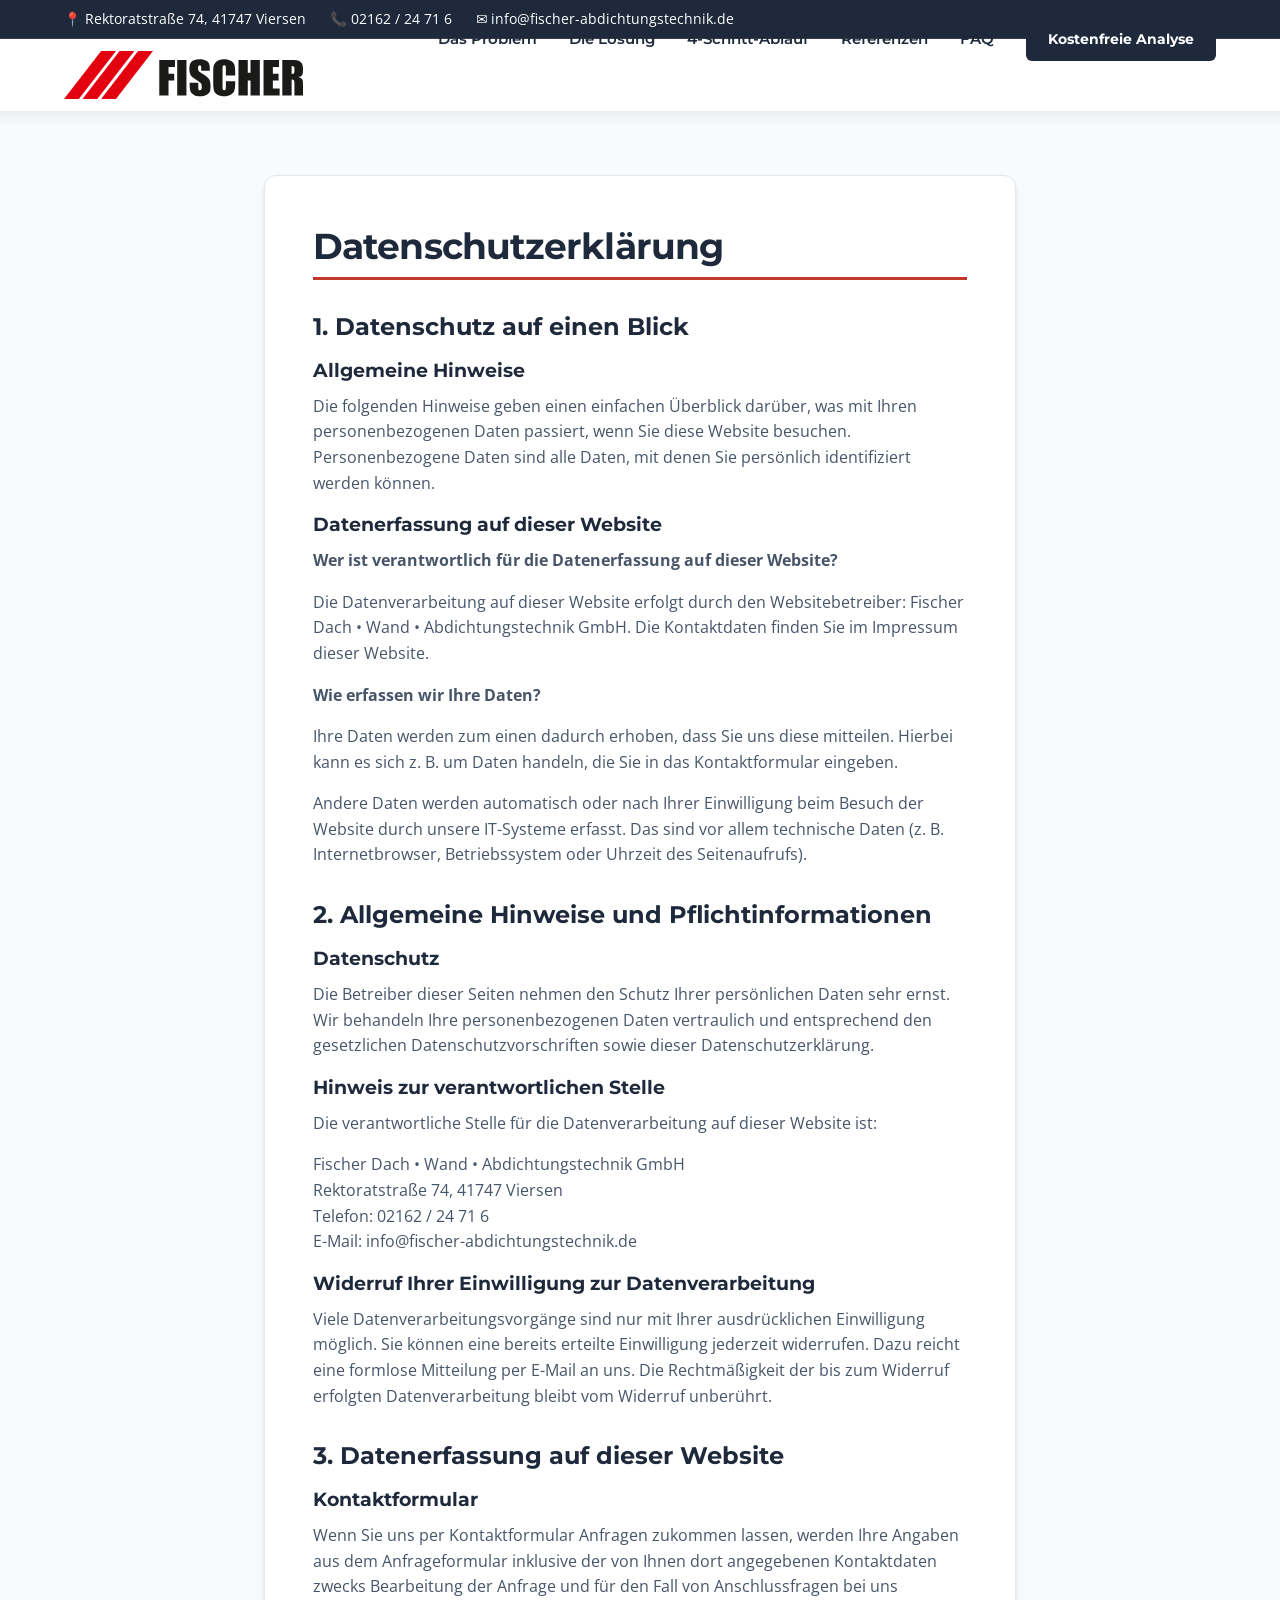
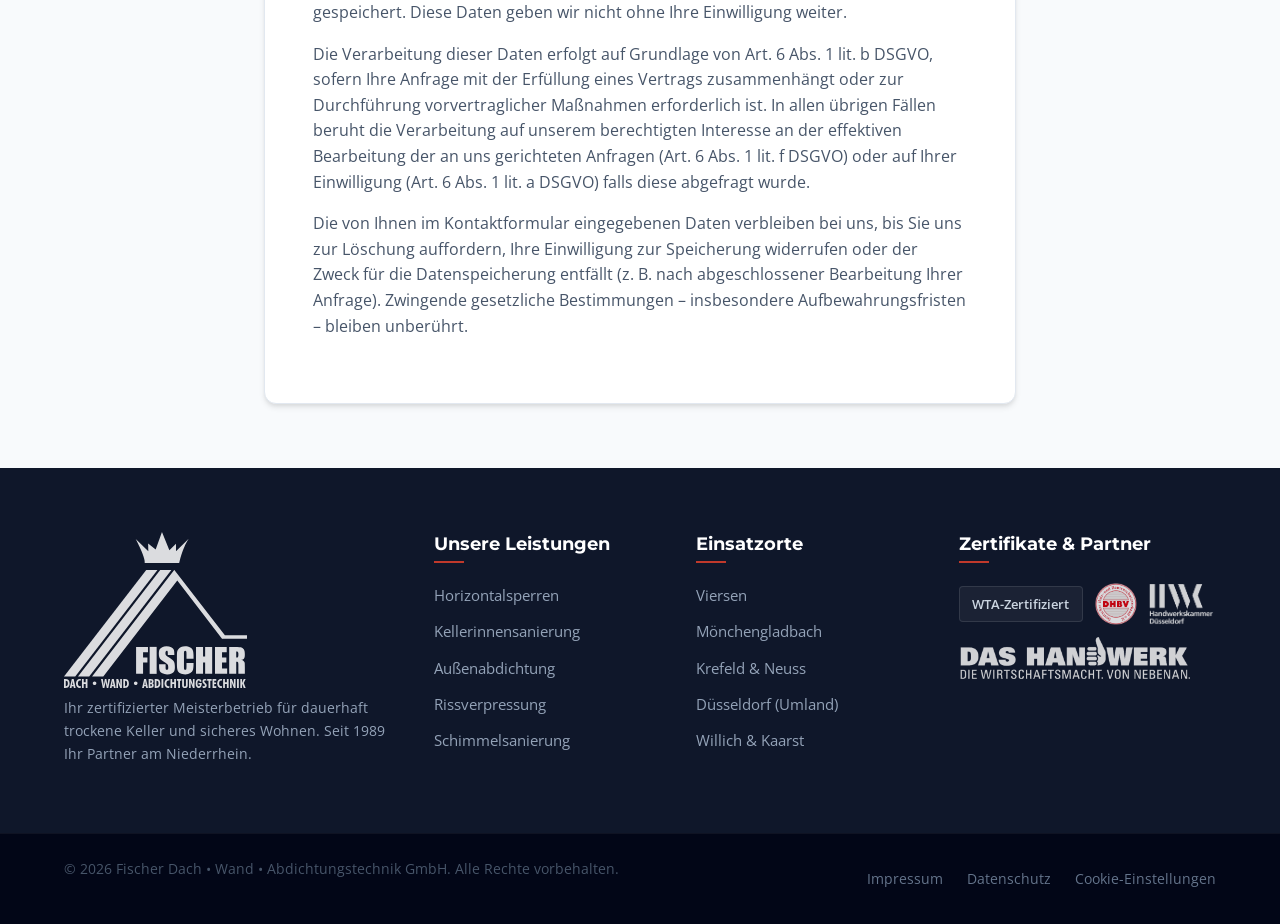
==== commit 5a06f6d8: "unnest main-nav from header to prevent mobile Safari shadow bleed" ====
--- a/datenschutz.html
+++ b/datenschutz.html
@@ -55,16 +55,24 @@
             <a href="index.html" class="logo">
                 <img src="images/logo_small.svg" alt="Fischer Dach • Wand • Abdichtungstechnik" class="header-logo-img">
             </a>
-            <nav class="main-nav">
-                <a href="index.html#problem">Das Problem</a>
-                <a href="index.html#loesung">Die Lösung</a>
-                <a href="index.html#ablauf">4-Schritt-Ablauf</a>
-                <a href="index.html#referenzen">Referenzen</a>
-                <a href="index.html#faq">FAQ</a>
-                <a href="index.html#kontakt" class="btn btn-primary nav-cta">Kostenfreie Analyse</a>
-            </nav>
         </div>
     </header>
+
+    <nav class="main-nav">
+        <a href="index.html#problem">Das Problem</a>
+        <a href="index.html#loesung">Die Lösung</a>
+        <a href="index.html#ablauf">4-Schritt-Ablauf</a>
+        <a href="index.html#referenzen">Referenzen</a>
+        <a href="index.html#faq">FAQ</a>
+        <a href="index.html#kontakt" class="btn btn-primary nav-cta">Kostenfreie Analyse</a>
+        
+        <!-- Mobile-only Contact Section (shown when menu collapses) -->
+        <div class="nav-utility-mobile">
+            <span>📍 <a href="https://maps.google.com/?q=Fischer+Dach+Wand+Abdichtungstechnik+GmbH+Rektoratstrasse+74+41747+Viersen" target="_blank" rel="noopener noreferrer">Rektoratstraße 74, 41747 Viersen</a></span>
+            <span>📞 <a href="tel:+49216224716">02162 / 24 71 6</a></span>
+            <span>✉️ <a href="mailto:info@fischer-abdichtungstechnik.de">info@fischer-abdichtungstechnik.de</a></span>
+        </div>
+    </nav>
 
     <main class="legal-page">
         <div class="container max-width-800">
--- a/styles.css
+++ b/styles.css
@@ -99,26 +99,26 @@
 }
 
 h1 {
-    font-size: 2.5rem;
+    font-size: 2.15rem;
     letter-spacing: -0.025em;
     margin-bottom: 1.5rem;
 }
 
 @media (min-width: 768px) {
-    h1 { font-size: 3.25rem; }
+    h1 { font-size: 2.85rem; }
 }
 
 h2 {
-    font-size: 2rem;
+    font-size: 1.75rem;
     margin-bottom: 1.25rem;
 }
 
 @media (min-width: 768px) {
-    h2 { font-size: 2.5rem; }
+    h2 { font-size: 2.15rem; }
 }
 
 h3 {
-    font-size: 1.35rem;
+    font-size: 1.2rem;
     margin-bottom: 0.75rem;
 }
 
@@ -237,36 +237,42 @@
 
 /* --- Header & Navigation --- */
 .main-header {
+    background-color: var(--color-white);
     position: sticky;
     top: 0;
     z-index: 1000;
     padding: 0.75rem 0;
-}
-
-.header-background {
+    /* Establish a true 3D rendering context to force Safari/iOS to honor Z-axis separation of children */
+    transform-style: preserve-3d;
+    transform: translate3d(0, 0, 10px);
+    will-change: transform;
+}
+
+/* Custom drop-shadow pseudo-element to cast shadow on top of negative z-index sliding menu */
+.main-header::after {
+    content: '';
     position: absolute;
-    top: 0;
+    bottom: -15px; /* Sits directly below the header banner */
     left: 0;
     width: 100%;
-    height: 100%;
-    background-color: var(--color-white);
-    box-shadow: var(--shadow-sm);
-    z-index: 1000;
+    height: 15px;
+    background: linear-gradient(to bottom, rgba(0,0,0,0.05) 0%, rgba(0,0,0,0) 100%);
     pointer-events: none;
+    z-index: 10; /* Sits in front of the z-index: -1 main-nav drawer */
 }
 
 .header-container {
     display: flex;
     justify-content: space-between;
     align-items: center;
+}
+
+.logo {
+    display: flex;
+    align-items: center;
+    gap: 0.75rem;
     position: relative;
-    z-index: 1001;
-}
-
-.logo {
-    display: flex;
-    align-items: center;
-    gap: 0.75rem;
+    z-index: 1; /* Keep logo on top of negative z-index sliding menu */
 }
 
 .header-logo-img {
@@ -321,6 +327,21 @@
     gap: 2rem;
 }
 
+@media (min-width: 1151px) {
+    .main-nav {
+        position: fixed;
+        top: 18px; /* Centered vertically inside the header height */
+        right: calc(50% - 600px + 1.5rem); /* Perfectly aligned with the 1200px container right edge */
+        z-index: 1001; /* Sits on top of the sticky header on desktop */
+    }
+}
+
+@media (min-width: 1151px) and (max-width: 1230px) {
+    .main-nav {
+        right: 1.5rem; /* Fallback for screen widths near the container boundary */
+    }
+}
+
 .main-nav a:not(.btn) {
     font-family: var(--font-title);
     font-weight: 600;
@@ -330,6 +351,10 @@
 
 .main-nav a:not(.btn):hover {
     color: var(--color-accent);
+}
+
+.nav-utility-mobile {
+    display: none;
 }
 
 .nav-cta {
@@ -359,7 +384,7 @@
 
 /* --- Hero Section --- */
 .hero-section {
-    background: linear-gradient(135deg, #f8fafc 0%, #edf2f7 100%);
+    background-color: #f8fafc;
     padding: 4rem 0;
     border-bottom: 1px solid var(--color-border);
 }
@@ -438,6 +463,51 @@
 }
 
 @media (max-width: 991px) {
+    .hero-section {
+        padding: 1.5rem 0 3rem 0; /* Tightened top padding under sticky header */
+    }
+
+    .hero-section h1 {
+        font-size: 1.8rem; /* Smaller headline for mobile/collapsed viewports */
+        margin-bottom: 1.5rem;
+        order: 2;
+    }
+
+    .hero-container {
+        display: flex;
+        flex-direction: column;
+        gap: 0; /* Spacing handled cleanly via margins of ordered items */
+    }
+
+    .hero-text-content {
+        display: contents; /* Direct children become flex items, enabling reordering */
+    }
+
+    .hero-tagline {
+        order: 1;
+        margin-bottom: 0.5rem;
+    }
+
+    .hero-lead {
+        order: 3;
+        margin-bottom: 0.5rem;
+        font-size: 1.1rem; /* Slightly smaller for mobile reading */
+    }
+
+    .hero-visual-content {
+        order: 4;
+        margin-bottom: 2rem; /* Vertical space below the video */
+    }
+
+    .hero-benefits {
+        order: 5;
+        margin-bottom: 2.5rem;
+    }
+
+    .hero-cta-group {
+        order: 6;
+    }
+
     .visual-wrapper {
         max-width: 85%;
         margin-left: auto;
@@ -453,8 +523,8 @@
 
 .visual-badge {
     position: absolute;
-    bottom: -2.5rem;
-    right: 1.5rem;
+    top: 85%;
+    right: 8%;
     background-color: var(--color-accent);
     color: var(--color-white);
     padding: 0.8rem 1.3rem;
@@ -1439,23 +1509,36 @@
 
 /* --- Responsive Menu Adjustments --- */
 @media (max-width: 1150px) {
+    .utility-bar {
+        display: none !important;
+    }
+
+    .header-logo-img {
+        height: 33px; /* 30% smaller on mobile/collapsed viewports (was 48px) */
+    }
+
     .main-nav {
         position: fixed;
-        top: 0;
-        left: -100%;
+        top: 0; /* Go all the way from top to bottom for continuous background and shadow */
+        right: 0; /* Align to the right edge */
+        left: auto;
         width: 100%;
+        max-width: 350px; /* Modern slide-out drawer maximum width */
         height: 100vh;
+        height: 100dvh; /* Modern viewport unit that accounts for dynamic browser navigation bars */
         background-color: var(--color-white);
         flex-direction: column;
-        padding: 7rem 1.5rem 3rem 1.5rem; /* Large top padding to make links sit beautifully below the sticky header banner */
+        padding: 7rem 1.5rem 5rem 1.5rem; /* Large top padding so links are not covered by sticky header banner */
         gap: 2rem;
         box-shadow: var(--shadow-lg);
         transition: var(--transition);
-        z-index: 999;
+        z-index: 999; /* Sits natively behind the main-header (1000) since they are siblings! */
+        overflow-y: auto; /* Allow vertical scrolling on short/landscape mobile viewports */
+        transform: translateX(100%); /* Hardware-accelerated GPU slide-in off-screen state */
     }
 
     .main-nav.nav-active {
-        left: 0;
+        transform: translateX(0); /* Slide in smoothly to active state */
     }
 
     .mobile-nav-toggle {
@@ -1477,6 +1560,37 @@
     .nav-cta {
         width: 100%;
         max-width: 300px;
+    }
+
+    .nav-utility-mobile {
+        display: flex;
+        flex-direction: column;
+        gap: 0.75rem;
+        background-color: var(--color-dark-bg); /* Clean slate-dark color #0f172a */
+        padding: 1.25rem;
+        border-radius: 0.5rem;
+        margin-top: auto; /* Anchors it cleanly at the bottom of the slide-in menu */
+        width: 100%;
+        box-sizing: border-box;
+        border: 1px solid rgba(255,255,255,0.05);
+    }
+
+    .nav-utility-mobile span {
+        display: flex;
+        align-items: center;
+        gap: 0.5rem;
+        color: #94a3b8; /* Muted silver text */
+        font-size: 0.85rem;
+        font-weight: 500;
+    }
+
+    .nav-utility-mobile a {
+        color: var(--color-white) !important;
+        transition: var(--transition);
+    }
+
+    .nav-utility-mobile a:hover {
+        color: var(--color-accent) !important;
     }
 }
 
@@ -1605,11 +1719,11 @@
         right: auto;
     }
     
-    /* Scale down the 100% Erfolgsgarantie badge to fit nicely in the corner on mobile viewports */
+    /* Scale down and align the 100% Erfolgsgarantie badge to match the height of the moisture badge on mobile viewports */
     .visual-badge {
         padding: 0.4rem 0.8rem;
-        bottom: -1.5rem;
-        right: 0.5rem;
+        top: 85%;
+        right: 5%;
         z-index: 25;
     }
     .visual-badge .number {
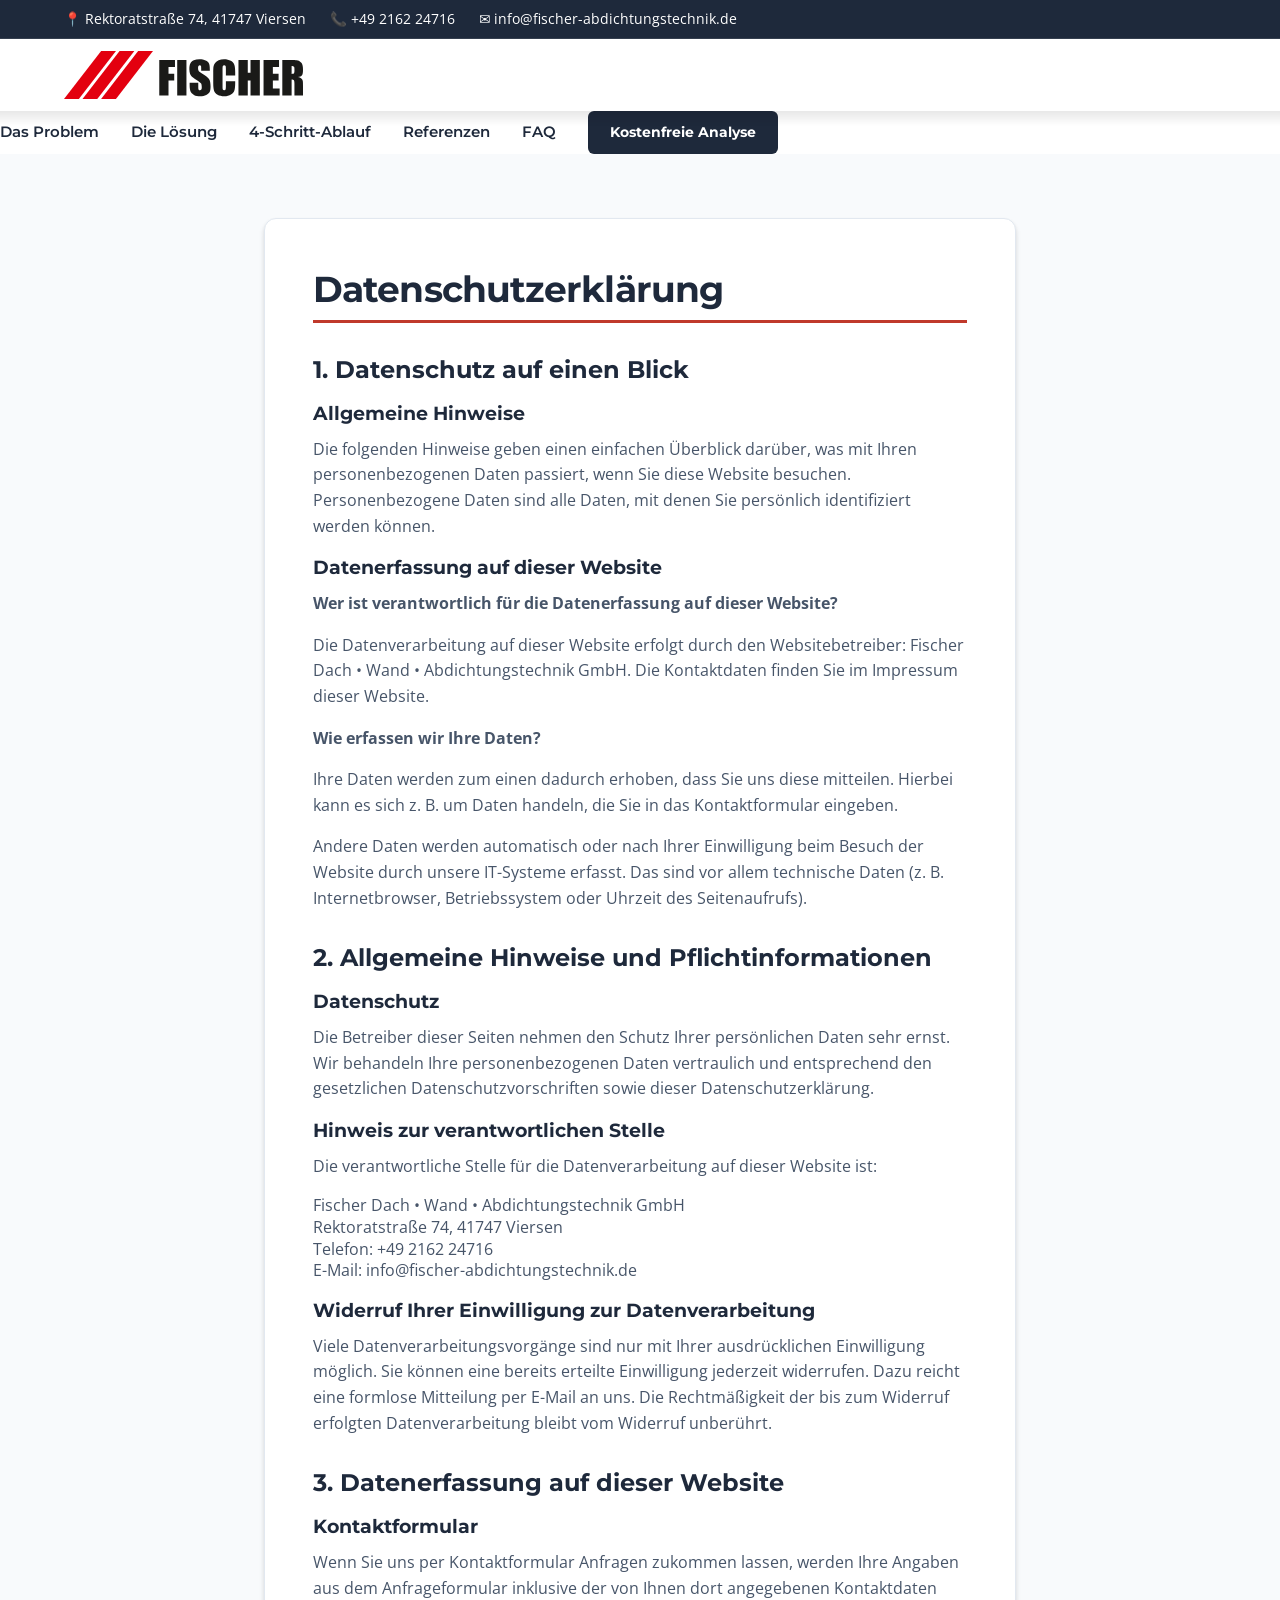
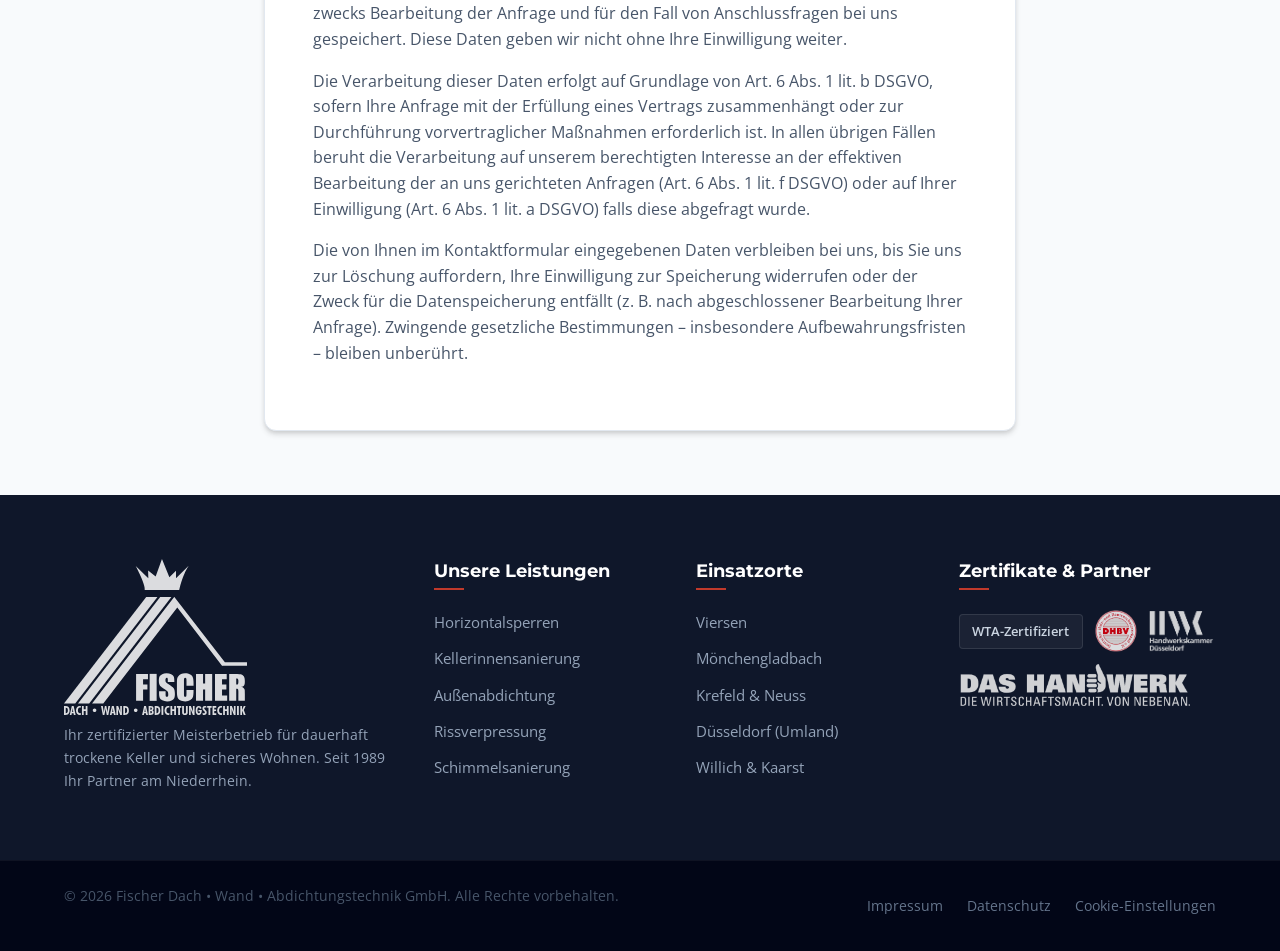
==== commit ca890362: "implement dual-menu layout, accessibility targets, and typographic refinements" ====
--- a/datenschutz.html
+++ b/datenschutz.html
@@ -42,8 +42,8 @@
     <div class="utility-bar">
         <div class="container utility-content">
             <div class="utility-left">
-                <span>📍 Rektoratstraße 74, 41747 Viersen</span>
-                <span>📞 <a href="tel:+49216224716">02162 / 24 71 6</a></span>
+                <span>📍 Rektoratstraße&nbsp;74, 41747&nbsp;Viersen</span>
+                <span>📞 <a href="tel:+49216224716">+49 2162 24716</a></span>
                 <span>✉️ <a href="mailto:info@fischer-abdichtungstechnik.de">info@fischer-abdichtungstechnik.de</a></span>
             </div>
         </div>
@@ -68,8 +68,8 @@
         
         <!-- Mobile-only Contact Section (shown when menu collapses) -->
         <div class="nav-utility-mobile">
-            <span>📍 <a href="https://maps.google.com/?q=Fischer+Dach+Wand+Abdichtungstechnik+GmbH+Rektoratstrasse+74+41747+Viersen" target="_blank" rel="noopener noreferrer">Rektoratstraße 74, 41747 Viersen</a></span>
-            <span>📞 <a href="tel:+49216224716">02162 / 24 71 6</a></span>
+            <span>📍 <a href="https://maps.google.com/?q=Fischer+Dach+Wand+Abdichtungstechnik+GmbH+Rektoratstrasse+74+41747+Viersen" target="_blank" rel="noopener noreferrer">Rektoratstraße&nbsp;74, 41747&nbsp;Viersen</a></span>
+            <span>📞 <a href="tel:+49216224716">+49 2162 24716</a></span>
             <span>✉️ <a href="mailto:info@fischer-abdichtungstechnik.de">info@fischer-abdichtungstechnik.de</a></span>
         </div>
     </nav>
@@ -96,10 +96,10 @@
 
                 <h3>Hinweis zur verantwortlichen Stelle</h3>
                 <p>Die verantwortliche Stelle für die Datenverarbeitung auf dieser Website ist:</p>
-                <p>
+                <p class="address-text">
                     Fischer Dach • Wand • Abdichtungstechnik GmbH<br>
-                    Rektoratstraße 74, 41747 Viersen<br>
-                    Telefon: 02162 / 24 71 6<br>
+                    Rektoratstraße&nbsp;74, 41747&nbsp;Viersen<br>
+                    Telefon: +49 2162 24716<br>
                     E-Mail: info@fischer-abdichtungstechnik.de
                 </p>
 
--- a/styles.css
+++ b/styles.css
@@ -17,9 +17,9 @@
     --color-border: #e2e8f0;        /* Subtle Border Gray */
     --font-sans: 'Open Sans', system-ui, -apple-system, sans-serif;
     --font-title: 'Montserrat', system-ui, -apple-system, sans-serif;
-    --shadow-sm: 0 1px 3px rgba(0,0,0,0.1);
-    --shadow-md: 0 4px 6px -1px rgba(0,0,0,0.1), 0 2px 4px -1px rgba(0,0,0,0.06);
-    --shadow-lg: 0 10px 15px -3px rgba(0,0,0,0.1), 0 4px 6px -2px rgba(0,0,0,0.05);
+    --shadow-sm: 0 1px 3px rgba(0,0,0,0.14);
+    --shadow-md: 0 4px 6px -1px rgba(0,0,0,0.14), 0 2px 4px -1px rgba(0,0,0,0.09);
+    --shadow-lg: 0 10px 15px -3px rgba(0,0,0,0.15), 0 4px 6px -2px rgba(0,0,0,0.09);
     --transition: all 0.3s cubic-bezier(0.4, 0, 0.2, 1);
     --container-width: 1200px;
 }
@@ -256,7 +256,7 @@
     left: 0;
     width: 100%;
     height: 15px;
-    background: linear-gradient(to bottom, rgba(0,0,0,0.05) 0%, rgba(0,0,0,0) 100%);
+    background: linear-gradient(to bottom, rgba(0,0,0,0.09) 0%, rgba(0,0,0,0) 100%);
     pointer-events: none;
     z-index: 10; /* Sits in front of the z-index: -1 main-nav drawer */
 }
@@ -280,9 +280,10 @@
     width: auto;
     display: block;
     transition: var(--transition);
-}
-
-.header-logo-img:hover {
+    pointer-events: none; /* Let all mouse/hover events pass straight through to the stable parent <a> container to prevent cursor flickering */
+}
+
+.logo:hover .header-logo-img {
     transform: scale(1.02);
 }
 
@@ -327,19 +328,8 @@
     gap: 2rem;
 }
 
-@media (min-width: 1151px) {
-    .main-nav {
-        position: fixed;
-        top: 18px; /* Centered vertically inside the header height */
-        right: calc(50% - 600px + 1.5rem); /* Perfectly aligned with the 1200px container right edge */
-        z-index: 1001; /* Sits on top of the sticky header on desktop */
-    }
-}
-
-@media (min-width: 1151px) and (max-width: 1230px) {
-    .main-nav {
-        right: 1.5rem; /* Fallback for screen widths near the container boundary */
-    }
+.nav-mobile {
+    display: none;
 }
 
 .main-nav a:not(.btn) {
@@ -366,11 +356,14 @@
     display: none;
     flex-direction: column;
     justify-content: space-between;
-    width: 24px;
-    height: 18px;
+    width: 44px; /* Apple-compliant 44px touch target width */
+    height: 44px; /* Apple-compliant 44px touch target height */
+    padding: 13px 10px; /* Centers the 18px high, 24px wide span burger icon inside the 44px box */
+    box-sizing: border-box; /* Keeps padding inside the 44px boundary */
     background: transparent;
     border: none;
     cursor: pointer;
+    position: relative; /* Crucial: activates the z-index and forces the entire transparent box area to intercept clicks! */
     z-index: 1001;
 }
 
@@ -852,6 +845,11 @@
 
 .contact-detail-item p {
     margin-bottom: 0;
+    line-height: 1.35;
+}
+
+.address-text {
+    line-height: 1.35 !important;
 }
 
 .contact-link:hover {
@@ -1517,7 +1515,12 @@
         height: 33px; /* 30% smaller on mobile/collapsed viewports (was 48px) */
     }
 
-    .main-nav {
+    .nav-desktop {
+        display: none !important;
+    }
+
+    .nav-mobile {
+        display: flex;
         position: fixed;
         top: 0; /* Go all the way from top to bottom for continuous background and shadow */
         right: 0; /* Align to the right edge */
@@ -1537,7 +1540,7 @@
         transform: translateX(100%); /* Hardware-accelerated GPU slide-in off-screen state */
     }
 
-    .main-nav.nav-active {
+    .nav-mobile.nav-active {
         transform: translateX(0); /* Slide in smoothly to active state */
     }
 
@@ -1577,16 +1580,18 @@
 
     .nav-utility-mobile span {
         display: flex;
-        align-items: center;
+        align-items: flex-start; /* Align icon with the first line of text when wrapped */
         gap: 0.5rem;
         color: #94a3b8; /* Muted silver text */
         font-size: 0.85rem;
         font-weight: 500;
+        line-height: 1.3; /* Tighter line-height for wrapped address entries */
     }
 
     .nav-utility-mobile a {
         color: var(--color-white) !important;
         transition: var(--transition);
+        line-height: 1.3; /* Match the tight line-height on links */
     }
 
     .nav-utility-mobile a:hover {
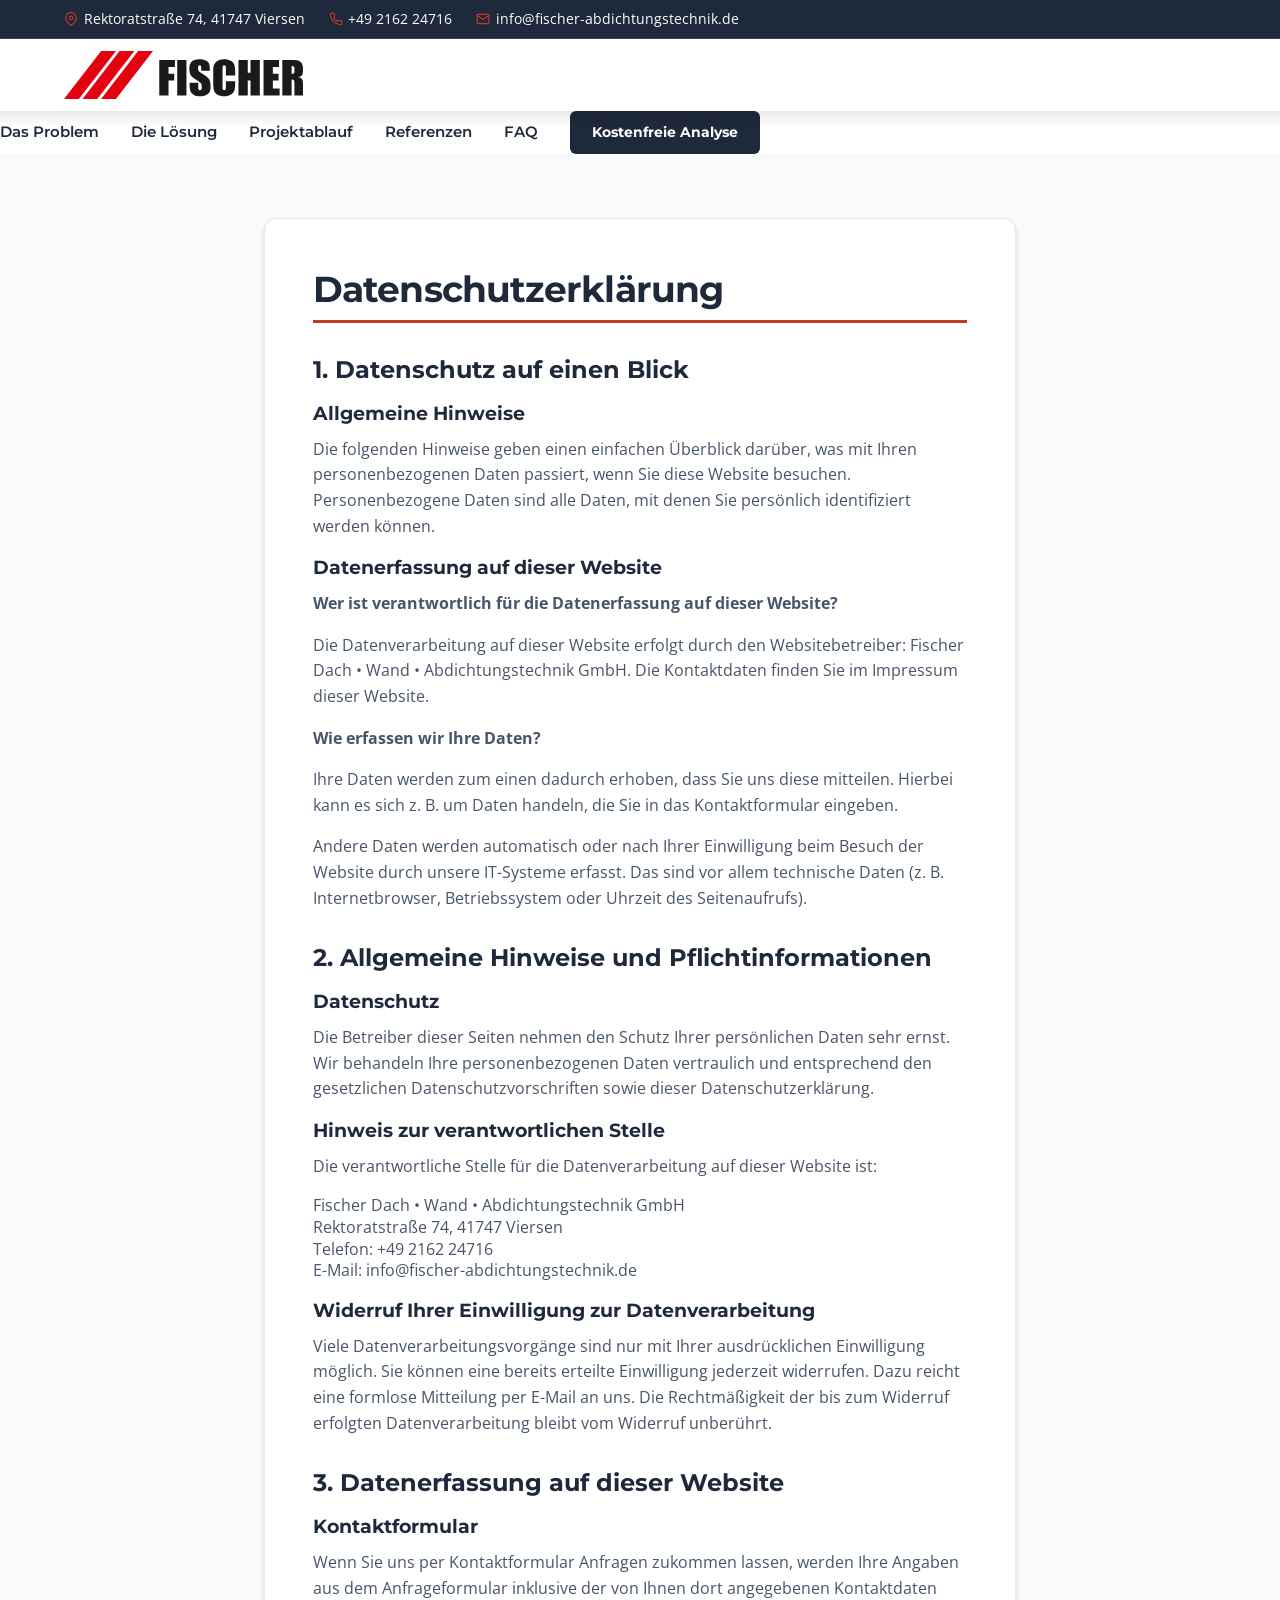
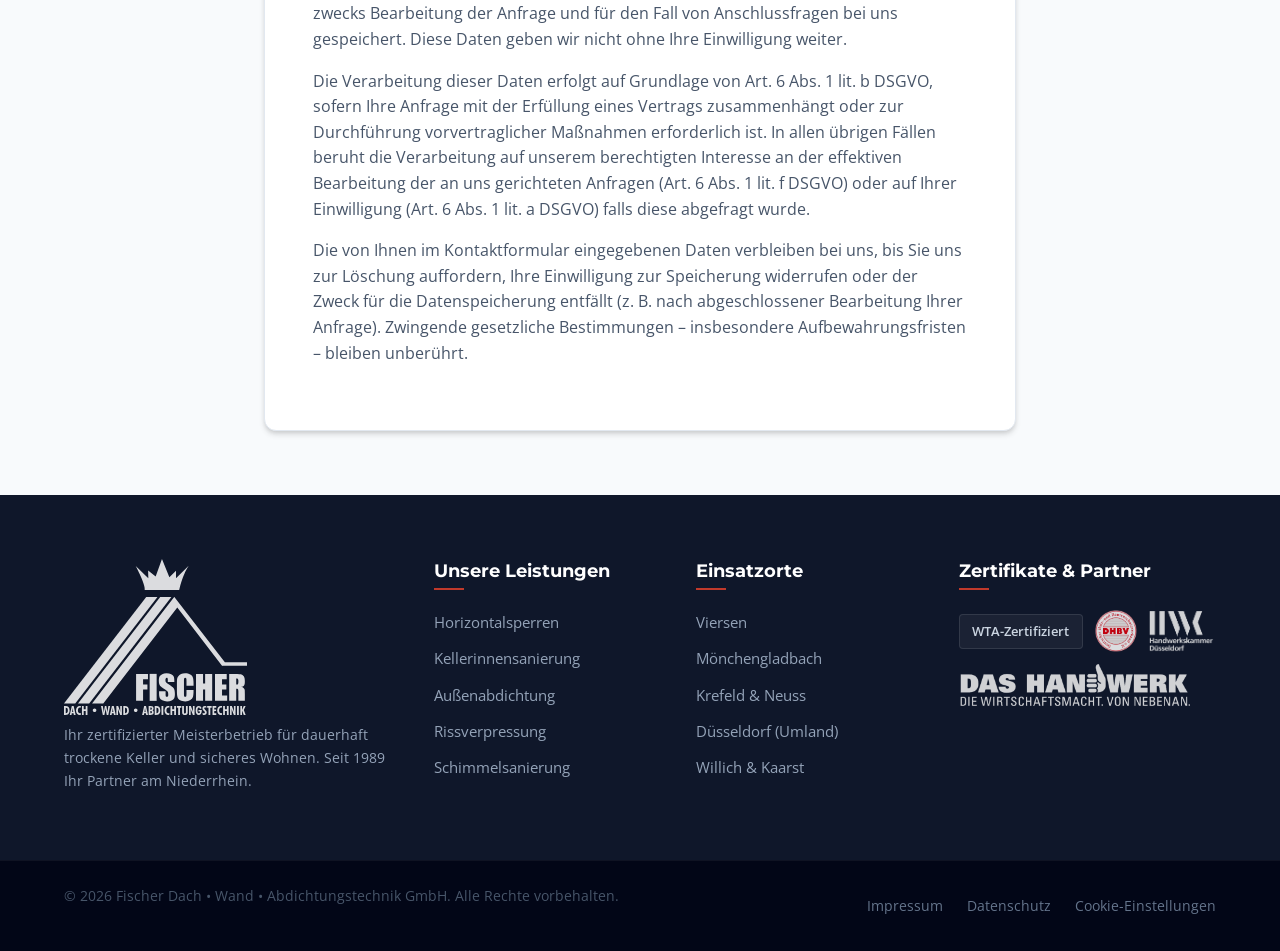
==== commit 3f919ee6: "rename menu to Projektablauf, adjust collapse breakpoint to 1024px, and clean vector SVGs" ====
--- a/datenschutz.html
+++ b/datenschutz.html
@@ -42,9 +42,9 @@
     <div class="utility-bar">
         <div class="container utility-content">
             <div class="utility-left">
-                <span>📍 Rektoratstraße&nbsp;74, 41747&nbsp;Viersen</span>
-                <span>📞 <a href="tel:+49216224716">+49 2162 24716</a></span>
-                <span>✉️ <a href="mailto:info@fischer-abdichtungstechnik.de">info@fischer-abdichtungstechnik.de</a></span>
+                <span><svg xmlns="http://www.w3.org/2000/svg" viewBox="0 0 24 24" fill="none" stroke="currentColor" stroke-width="2" stroke-linecap="round" stroke-linejoin="round" style="width: 14px; height: 14px;"><path d="M21 10c0 7-9 13-9 13s-9-6-9-13a9 9 0 0 1 18 0z"></path><circle cx="12" cy="10" r="3"></circle></svg> Rektoratstraße&nbsp;74, 41747&nbsp;Viersen</span>
+                <span><svg xmlns="http://www.w3.org/2000/svg" viewBox="0 0 24 24" fill="none" stroke="currentColor" stroke-width="2" stroke-linecap="round" stroke-linejoin="round" style="width: 14px; height: 14px;"><path d="M22 16.92v3a2 2 0 0 1-2.18 2 19.79 19.79 0 0 1-8.63-3.07 19.5 19.79 0 0 1-6-6 19.79 19.79 0 0 1-3.07-8.67A2 2 0 0 1 4.11 2h3a2 2 0 0 1 2 1.72 12.84 12.84 0 0 0 .7 2.81 2 2 0 0 1-.45 2.11L8.09 9.91a16 16 0 0 0 6 6l1.27-1.27a2 2 0 0 1 2.11-.45 12.84 12.84 0 0 0 2.81.7A2 2 0 0 1 22 16.92z"></path></svg> <a href="tel:+49216224716">+49 2162 24716</a></span>
+                <span><svg xmlns="http://www.w3.org/2000/svg" viewBox="0 0 24 24" fill="none" stroke="currentColor" stroke-width="2" stroke-linecap="round" stroke-linejoin="round" style="width: 14px; height: 14px;"><path d="M4 4h16c1.1 0 2 .9 2 2v12c0 1.1-.9 2-2 2H4c-1.1 0-2-.9-2-2V6c0-1.1.9-2 2-2z"></path><polyline points="22,6 12,13 2,6"></polyline></svg> <a href="mailto:info@fischer-abdichtungstechnik.de">info@fischer-abdichtungstechnik.de</a></span>
             </div>
         </div>
     </div>
@@ -61,16 +61,35 @@
     <nav class="main-nav">
         <a href="index.html#problem">Das Problem</a>
         <a href="index.html#loesung">Die Lösung</a>
-        <a href="index.html#ablauf">4-Schritt-Ablauf</a>
+        <a href="index.html#ablauf">Projektablauf</a>
         <a href="index.html#referenzen">Referenzen</a>
         <a href="index.html#faq">FAQ</a>
         <a href="index.html#kontakt" class="btn btn-primary nav-cta">Kostenfreie Analyse</a>
         
-        <!-- Mobile-only Contact Section (shown when menu collapses) -->
+        <!-- Mobile-only Contact Section (shown inside styled container) -->
         <div class="nav-utility-mobile">
-            <span>📍 <a href="https://maps.google.com/?q=Fischer+Dach+Wand+Abdichtungstechnik+GmbH+Rektoratstrasse+74+41747+Viersen" target="_blank" rel="noopener noreferrer">Rektoratstraße&nbsp;74, 41747&nbsp;Viersen</a></span>
-            <span>📞 <a href="tel:+49216224716">+49 2162 24716</a></span>
-            <span>✉️ <a href="mailto:info@fischer-abdichtungstechnik.de">info@fischer-abdichtungstechnik.de</a></span>
+            <div class="nav-utility-title">KONTAKT</div>
+            
+            <div class="contact-row">
+                <div class="nav-utility-icon-box">
+                    <svg xmlns="http://www.w3.org/2000/svg" viewBox="0 0 24 24" fill="none" stroke="currentColor" stroke-width="2" stroke-linecap="round" stroke-linejoin="round" style="width: 16px; height: 16px;"><path d="M21 10c0 7-9 13-9 13s-9-6-9-13a9 9 0 0 1 18 0z"></path><circle cx="12" cy="10" r="3"></circle></svg>
+                </div>
+                <a href="https://maps.google.com/?q=Fischer+Dach+Wand+Abdichtungstechnik+GmbH+Rektoratstrasse+74+41747+Viersen" target="_blank" rel="noopener noreferrer">Rektoratstraße&nbsp;74, 41747&nbsp;Viersen</a>
+            </div>
+            
+            <div class="contact-row">
+                <div class="nav-utility-icon-box">
+                    <svg xmlns="http://www.w3.org/2000/svg" viewBox="0 0 24 24" fill="none" stroke="currentColor" stroke-width="2" stroke-linecap="round" stroke-linejoin="round" style="width: 16px; height: 16px;"><path d="M22 16.92v3a2 2 0 0 1-2.18 2 19.79 19.79 0 0 1-8.63-3.07 19.5 19.79 0 0 1-6-6 19.79 19.79 0 0 1-3.07-8.67A2 2 0 0 1 4.11 2h3a2 2 0 0 1 2 1.72 12.84 12.84 0 0 0 .7 2.81 2 2 0 0 1-.45 2.11L8.09 9.91a16 16 0 0 0 6 6l1.27-1.27a2 2 0 0 1 2.11-.45 12.84 12.84 0 0 0 2.81.7A2 2 0 0 1 22 16.92z"></path></svg>
+                </div>
+                <a href="tel:+49216224716">+49 2162 24716</a>
+            </div>
+            
+            <div class="contact-row">
+                <div class="nav-utility-icon-box">
+                    <svg xmlns="http://www.w3.org/2000/svg" viewBox="0 0 24 24" fill="none" stroke="currentColor" stroke-width="2" stroke-linecap="round" stroke-linejoin="round" style="width: 16px; height: 16px;"><path d="M4 4h16c1.1 0 2 .9 2 2v12c0 1.1-.9 2-2 2H4c-1.1 0-2-.9-2-2V6c0-1.1.9-2 2-2z"></path><polyline points="22,6 12,13 2,6"></polyline></svg>
+                </div>
+                <a href="mailto:info@fischer-abdichtungstechnik.de">info@fischer-abdichtungstechnik.de</a>
+            </div>
         </div>
     </nav>
 
--- a/styles.css
+++ b/styles.css
@@ -222,6 +222,18 @@
     display: flex;
     flex-wrap: wrap;
     gap: 1.5rem;
+    align-items: center;
+}
+
+.utility-left span {
+    display: flex;
+    align-items: center;
+    gap: 0.35rem; /* Space between icon and text link */
+}
+
+.utility-left svg {
+    color: var(--color-accent); /* Make top-bar utility icons accent red for an elegant brand color pop */
+    flex-shrink: 0;
 }
 
 .utility-left a:hover {
@@ -350,6 +362,10 @@
 .nav-cta {
     padding: 0.5rem 1.25rem;
     font-size: 0.9rem;
+}
+
+.nav-cta:hover {
+    transform: none !important; /* Disable vertical translate on header CTA to prevent boundary flicker */
 }
 
 .mobile-nav-toggle {
@@ -832,7 +848,6 @@
 }
 
 .contact-detail-item .icon {
-    font-size: 1.5rem;
     background-color: var(--color-light);
     width: 45px;
     height: 45px;
@@ -841,6 +856,7 @@
     justify-content: center;
     border-radius: 50%;
     flex-shrink: 0;
+    color: var(--color-primary); /* Brand blue for custom SVG icons */
 }
 
 .contact-detail-item p {
@@ -1506,7 +1522,7 @@
 }
 
 /* --- Responsive Menu Adjustments --- */
-@media (max-width: 1150px) {
+@media (max-width: 1024px) {
     .utility-bar {
         display: none !important;
     }
@@ -1544,6 +1560,12 @@
         transform: translateX(0); /* Slide in smoothly to active state */
     }
 
+    /* Enforce elegant non-bold font weight and matching 0.85rem text size throughout the side menu */
+    .nav-mobile a:not(.btn) {
+        font-weight: 500 !important; /* Lighter weight instead of bold 600 */
+        font-size: 0.85rem !important; /* Same text size as the top bar (0.85rem) */
+    }
+
     .mobile-nav-toggle {
         display: flex;
     }
@@ -1568,34 +1590,54 @@
     .nav-utility-mobile {
         display: flex;
         flex-direction: column;
-        gap: 0.75rem;
-        background-color: var(--color-dark-bg); /* Clean slate-dark color #0f172a */
-        padding: 1.25rem;
+        gap: 1rem;
+        background-color: #f8fafc; /* Very soft Slate-50 light gray/blue background */
+        padding: 1.5rem;
         border-radius: 0.5rem;
         margin-top: auto; /* Anchors it cleanly at the bottom of the slide-in menu */
         width: 100%;
         box-sizing: border-box;
-        border: 1px solid rgba(255,255,255,0.05);
-    }
-
-    .nav-utility-mobile span {
+        border: 1px solid var(--color-border);
+    }
+
+    .nav-utility-title {
+        font-family: var(--font-title);
+        font-size: 0.75rem;
+        font-weight: 700;
+        letter-spacing: 0.1em;
+        color: var(--color-secondary);
+        margin-bottom: 0.25rem;
+    }
+
+    .nav-utility-mobile .contact-row {
         display: flex;
-        align-items: flex-start; /* Align icon with the first line of text when wrapped */
-        gap: 0.5rem;
-        color: #94a3b8; /* Muted silver text */
+        align-items: flex-start;
+        gap: 0.75rem;
+    }
+
+    .nav-utility-icon-box {
+        width: 32px;
+        height: 32px;
+        background-color: #e2e8f0; /* Soft circular container background */
+        border-radius: 50%;
+        display: flex;
+        align-items: center;
+        justify-content: center;
+        color: var(--color-primary); /* Matching brand blue for icon path */
+        flex-shrink: 0;
+    }
+
+    .nav-utility-mobile a {
+        color: #334155 !important; /* Premium dark slate color instead of stark white */
         font-size: 0.85rem;
-        font-weight: 500;
-        line-height: 1.3; /* Tighter line-height for wrapped address entries */
-    }
-
-    .nav-utility-mobile a {
-        color: var(--color-white) !important;
+        font-weight: 400 !important; /* Completely non-bold, elegant regular font weight */
+        line-height: 1.35;
         transition: var(--transition);
-        line-height: 1.3; /* Match the tight line-height on links */
+        text-decoration: none;
     }
 
     .nav-utility-mobile a:hover {
-        color: var(--color-accent) !important;
+        color: var(--color-accent) !important; /* Transitions to brand accent red on hover! */
     }
 }
 
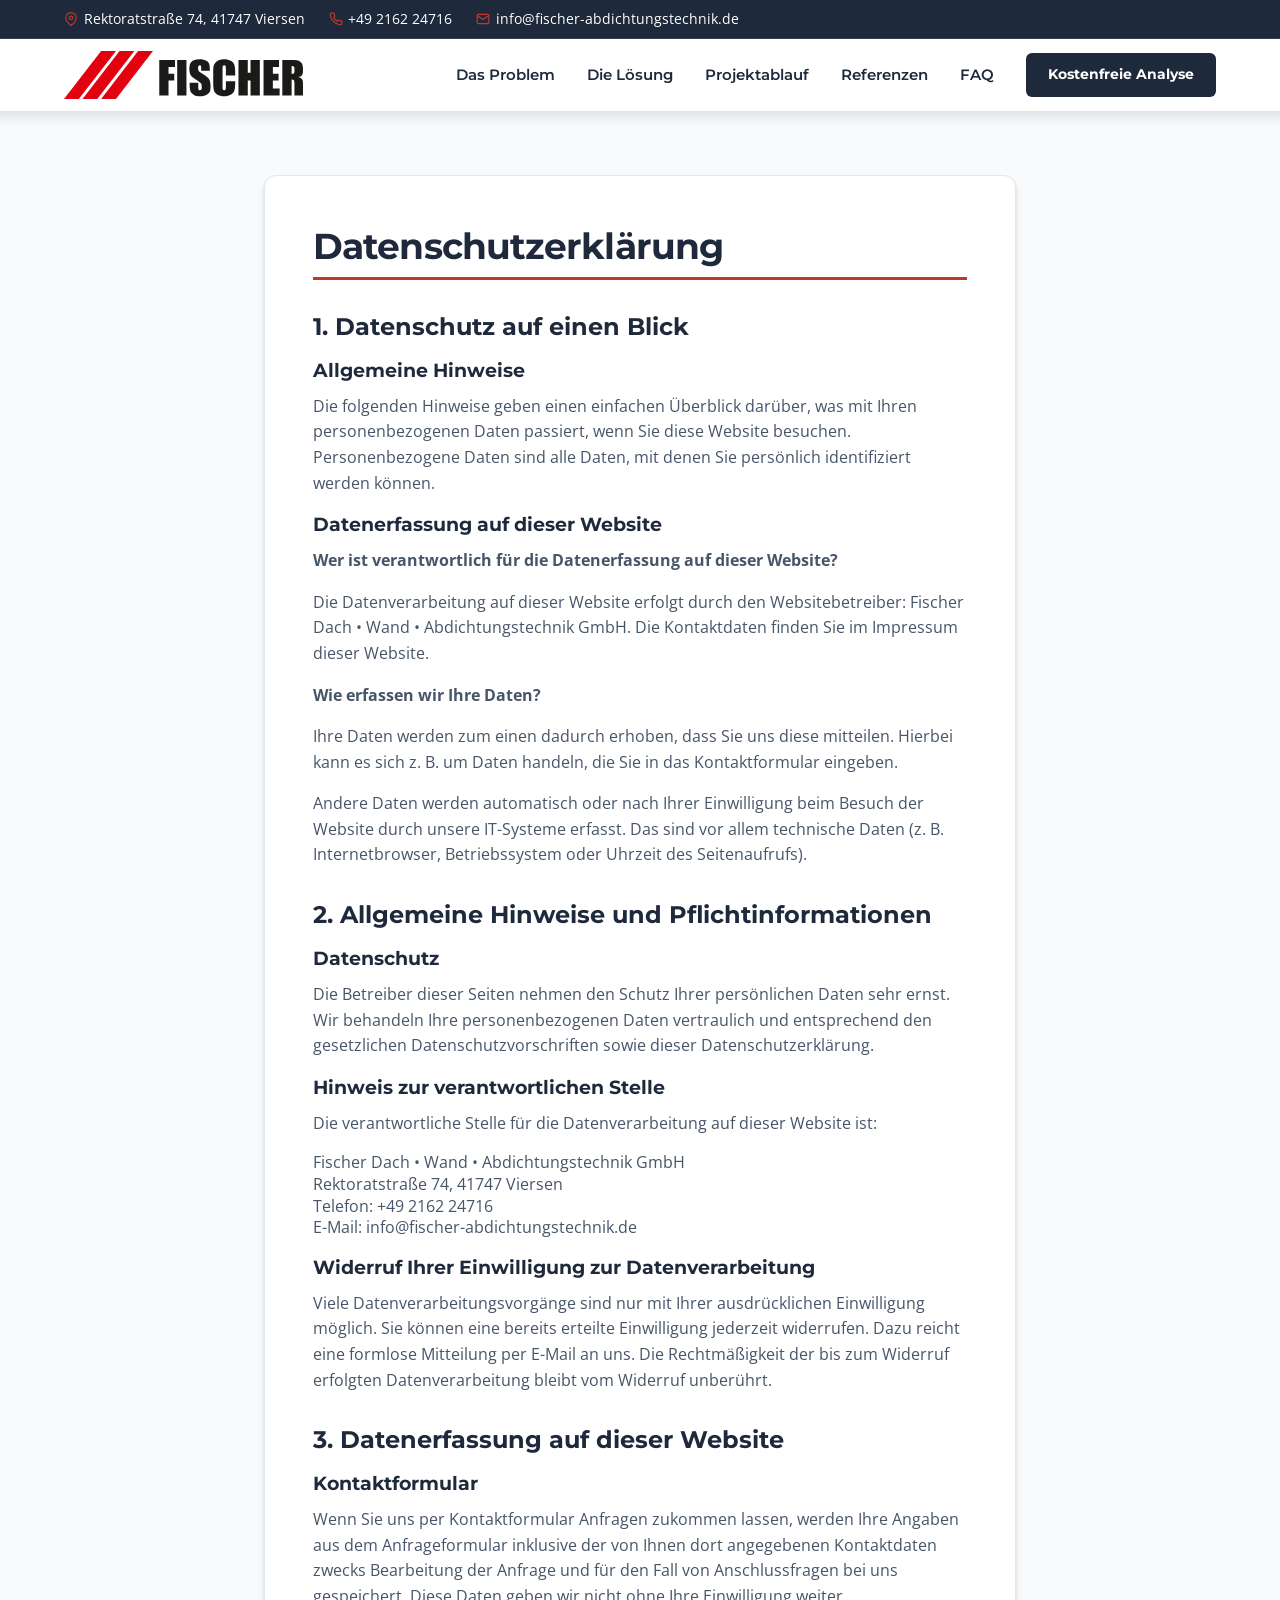
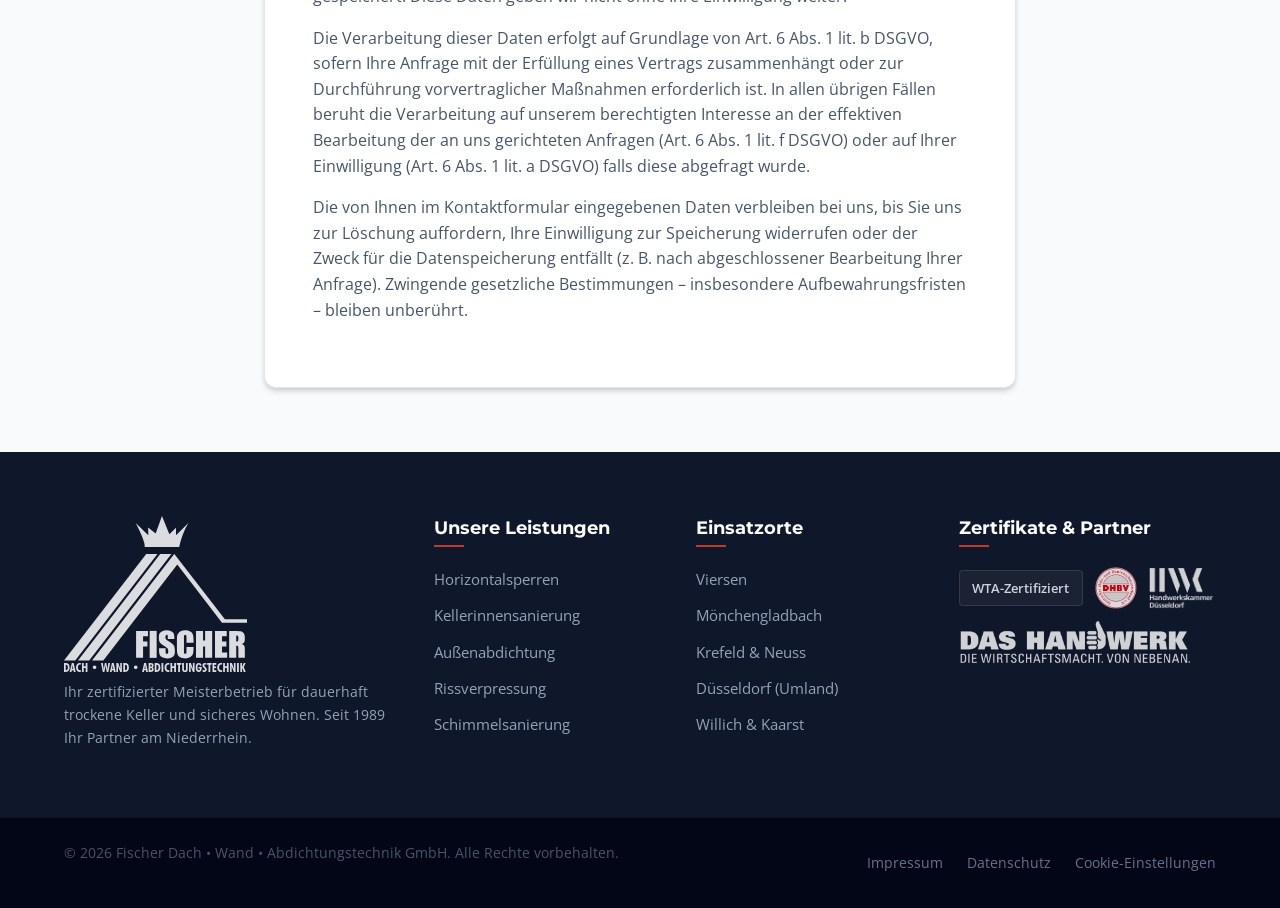
==== commit 2a29b28f: "feat: integrate high-quality nanobanana WebP images for problem cards" ====
--- a/datenschutz.html
+++ b/datenschutz.html
@@ -42,7 +42,7 @@
     <div class="utility-bar">
         <div class="container utility-content">
             <div class="utility-left">
-                <span><svg xmlns="http://www.w3.org/2000/svg" viewBox="0 0 24 24" fill="none" stroke="currentColor" stroke-width="2" stroke-linecap="round" stroke-linejoin="round" style="width: 14px; height: 14px;"><path d="M21 10c0 7-9 13-9 13s-9-6-9-13a9 9 0 0 1 18 0z"></path><circle cx="12" cy="10" r="3"></circle></svg> Rektoratstraße&nbsp;74, 41747&nbsp;Viersen</span>
+                <span><svg xmlns="http://www.w3.org/2000/svg" viewBox="0 0 24 24" fill="none" stroke="currentColor" stroke-width="2" stroke-linecap="round" stroke-linejoin="round" style="width: 14px; height: 14px;"><path d="M21 10c0 7-9 13-9 13s-9-6-9-13a9 9 0 0 1 18 0z"></path><circle cx="12" cy="10" r="3"></circle></svg> <a href="https://maps.google.com/?q=Fischer+Dach+Wand+Abdichtungstechnik+GmbH+Rektoratstrasse+74+41747+Viersen" target="_blank" rel="noopener noreferrer">Rektoratstraße&nbsp;74, 41747&nbsp;Viersen</a></span>
                 <span><svg xmlns="http://www.w3.org/2000/svg" viewBox="0 0 24 24" fill="none" stroke="currentColor" stroke-width="2" stroke-linecap="round" stroke-linejoin="round" style="width: 14px; height: 14px;"><path d="M22 16.92v3a2 2 0 0 1-2.18 2 19.79 19.79 0 0 1-8.63-3.07 19.5 19.79 0 0 1-6-6 19.79 19.79 0 0 1-3.07-8.67A2 2 0 0 1 4.11 2h3a2 2 0 0 1 2 1.72 12.84 12.84 0 0 0 .7 2.81 2 2 0 0 1-.45 2.11L8.09 9.91a16 16 0 0 0 6 6l1.27-1.27a2 2 0 0 1 2.11-.45 12.84 12.84 0 0 0 2.81.7A2 2 0 0 1 22 16.92z"></path></svg> <a href="tel:+49216224716">+49 2162 24716</a></span>
                 <span><svg xmlns="http://www.w3.org/2000/svg" viewBox="0 0 24 24" fill="none" stroke="currentColor" stroke-width="2" stroke-linecap="round" stroke-linejoin="round" style="width: 14px; height: 14px;"><path d="M4 4h16c1.1 0 2 .9 2 2v12c0 1.1-.9 2-2 2H4c-1.1 0-2-.9-2-2V6c0-1.1.9-2 2-2z"></path><polyline points="22,6 12,13 2,6"></polyline></svg> <a href="mailto:info@fischer-abdichtungstechnik.de">info@fischer-abdichtungstechnik.de</a></span>
             </div>
@@ -55,10 +55,27 @@
             <a href="index.html" class="logo">
                 <img src="images/logo_small.svg" alt="Fischer Dach • Wand • Abdichtungstechnik" class="header-logo-img">
             </a>
+            
+            <!-- Desktop-only Navigation (horizontal flex) -->
+            <nav class="main-nav nav-desktop">
+                <a href="index.html#problem">Das Problem</a>
+                <a href="index.html#loesung">Die Lösung</a>
+                <a href="index.html#ablauf">Projektablauf</a>
+                <a href="index.html#referenzen">Referenzen</a>
+                <a href="index.html#faq">FAQ</a>
+                <a href="index.html#kontakt" class="btn btn-primary nav-cta">Kostenfreie Analyse</a>
+            </nav>
+
+            <button class="mobile-nav-toggle" aria-label="Menü öffnen" onclick="toggleMobileNav()">
+                <span></span>
+                <span></span>
+                <span></span>
+            </button>
         </div>
     </header>
 
-    <nav class="main-nav">
+    <!-- Mobile-only Slide-out Drawer Navigation (vertical stacked sibling) -->
+    <nav class="main-nav nav-mobile">
         <a href="index.html#problem">Das Problem</a>
         <a href="index.html#loesung">Die Lösung</a>
         <a href="index.html#ablauf">Projektablauf</a>
@@ -185,5 +202,34 @@
         </div>
     </footer>
 
+    <!-- Interactive JS scripts -->
+    <script>
+        // Toggle Mobile Navigation Menu
+        function toggleMobileNav() {
+            const nav = document.querySelector('.nav-mobile');
+            const toggle = document.querySelector('.mobile-nav-toggle');
+            nav.classList.toggle('nav-active');
+            toggle.classList.toggle('toggle-active');
+        }
+
+        document.addEventListener("DOMContentLoaded", function () {
+            // Close mobile navigation menu when any link inside it is clicked
+            const navLinks = document.querySelectorAll(".nav-mobile a");
+            const nav = document.querySelector(".nav-mobile");
+            const toggle = document.querySelector(".mobile-nav-toggle");
+            
+            if (nav && toggle && navLinks.length > 0) {
+                navLinks.forEach(function (link) {
+                    link.addEventListener("click", function () {
+                        if (nav.classList.contains("nav-active")) {
+                            nav.classList.remove("nav-active");
+                            toggle.classList.remove("toggle-active");
+                        }
+                    });
+                });
+            }
+        });
+    </script>
+
 </body>
 </html>
--- a/styles.css
+++ b/styles.css
@@ -1230,6 +1230,42 @@
     transform: scale(1.1);
 }
 
+/* Custom WhatsApp Modal styling to prevent gallery lightbox content conflicts */
+.whatsapp-modal-box {
+    background-color: var(--color-white);
+    padding: 2.5rem 2rem;
+    border-radius: 0.75rem;
+    width: 90%;
+    max-width: 440px;
+    text-align: center;
+    border: 1px solid var(--color-border);
+    box-shadow: var(--shadow-lg);
+    box-sizing: border-box;
+    animation: zoom 0.3s ease;
+    position: relative;
+    z-index: 2001;
+}
+
+@media (max-width: 480px) {
+    .whatsapp-modal-box {
+        padding: 1.5rem 1.25rem; /* Tighter padding on extra small screens to prevent overflow */
+    }
+    
+    .whatsapp-modal-box h3 {
+        font-size: 1.25rem !important;
+    }
+    
+    .whatsapp-modal-box .qr-container {
+        padding: 1rem !important;
+        margin-bottom: 1rem !important;
+    }
+    
+    .whatsapp-modal-box .qr-container img {
+        width: 150px !important;
+        height: 150px !important;
+    }
+}
+
 .lightbox-prev,
 .lightbox-next {
     position: absolute;
